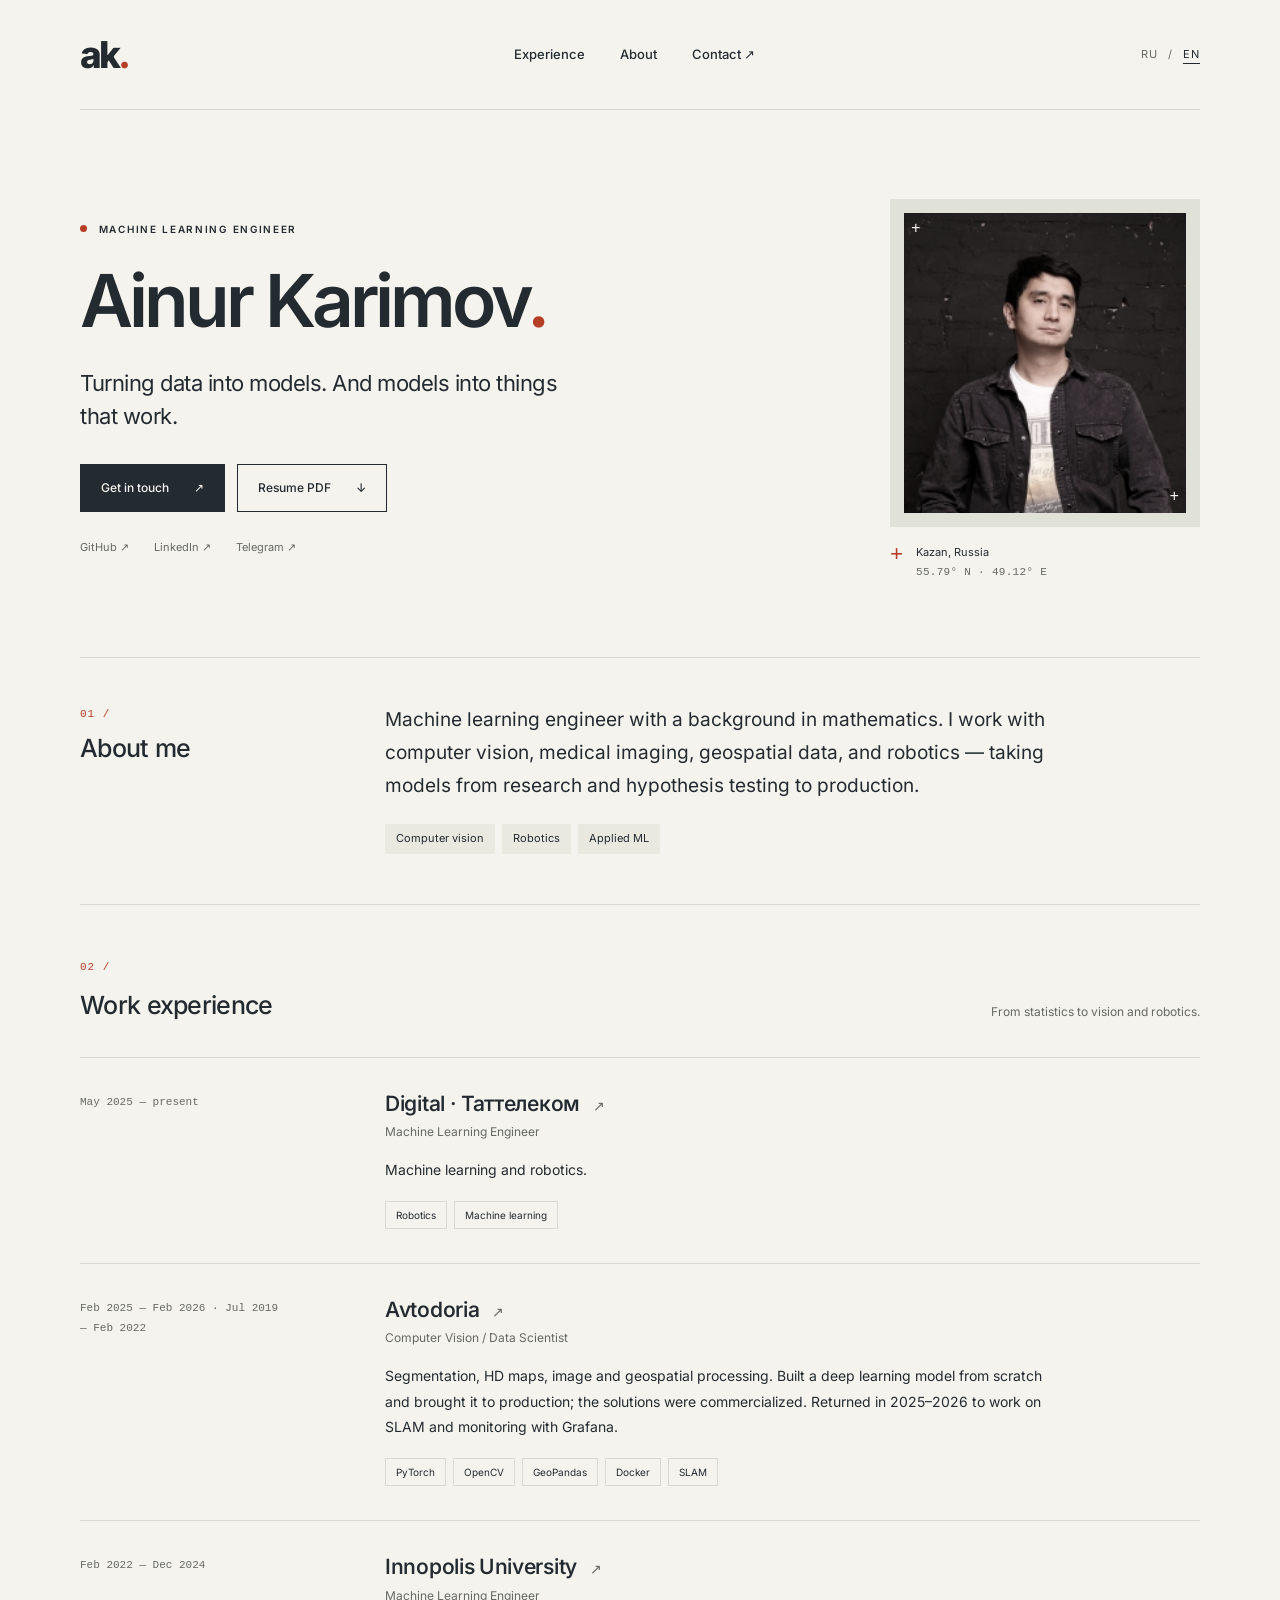
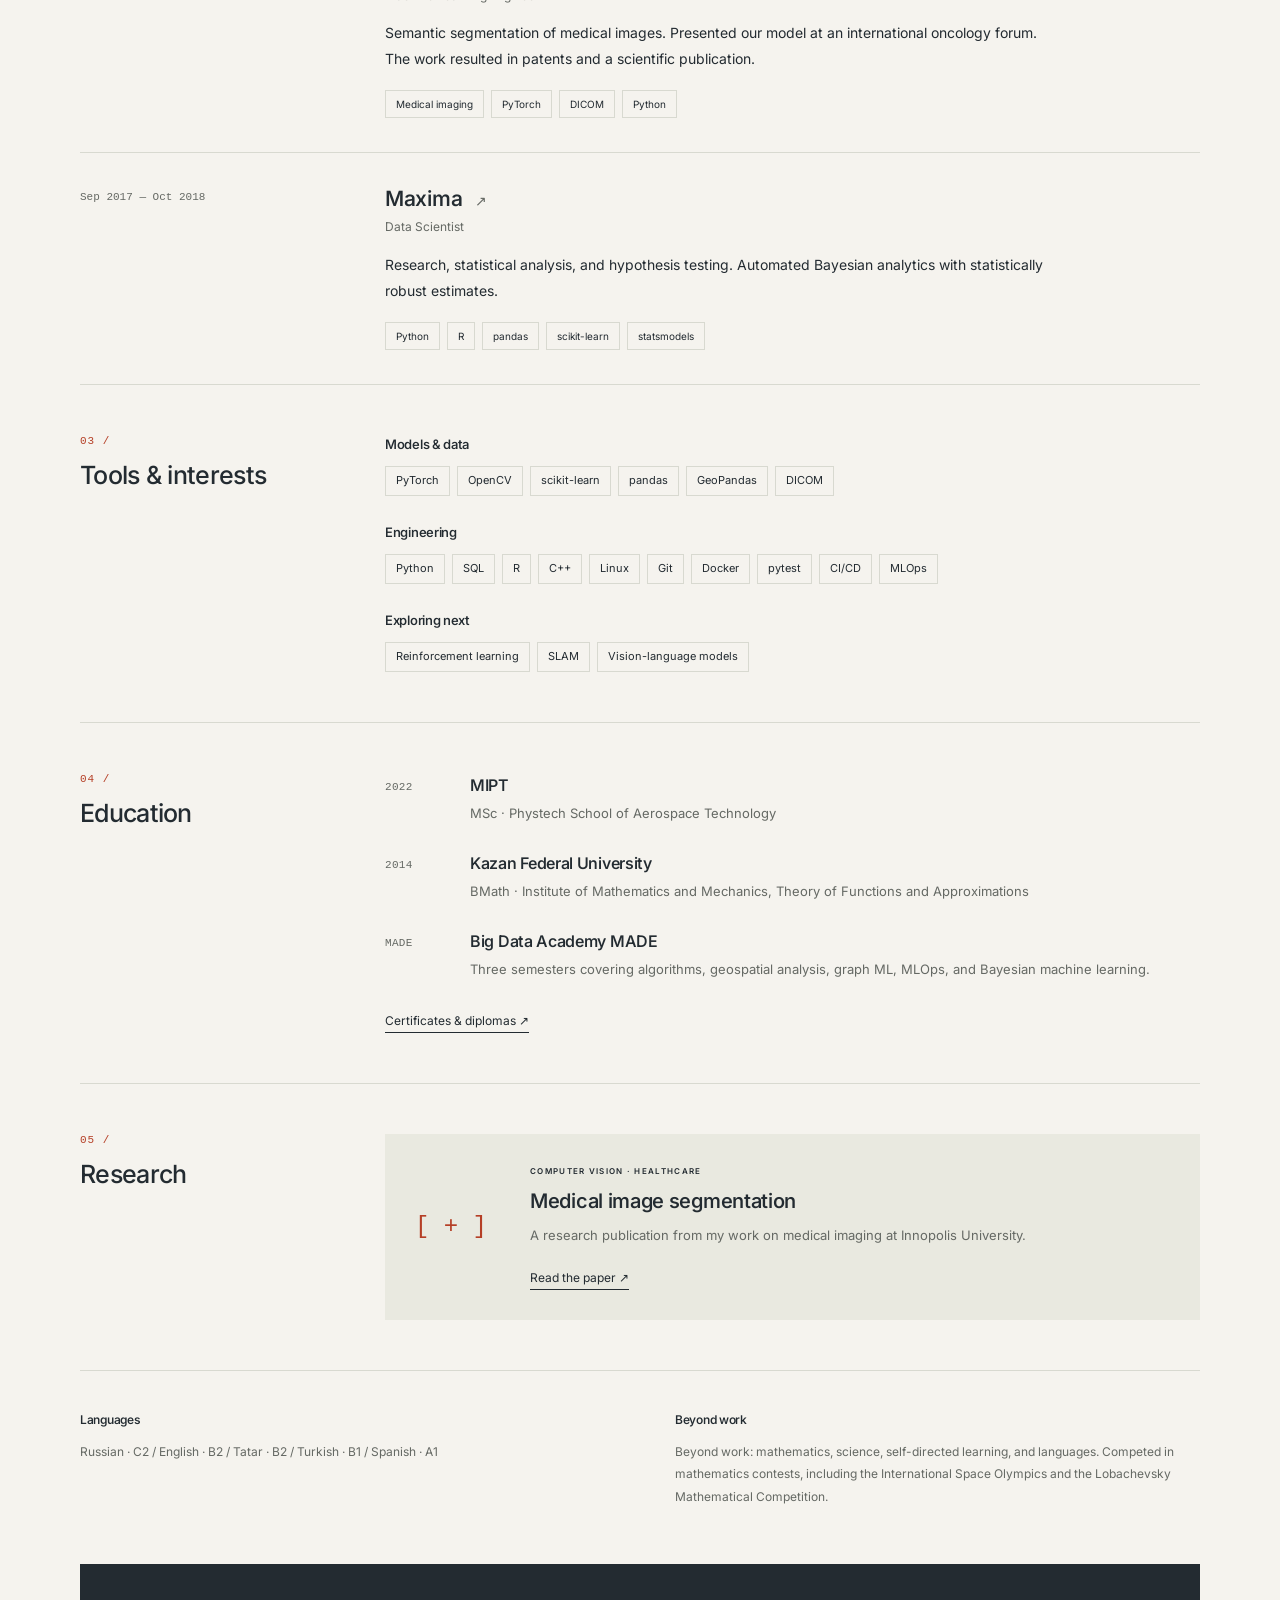
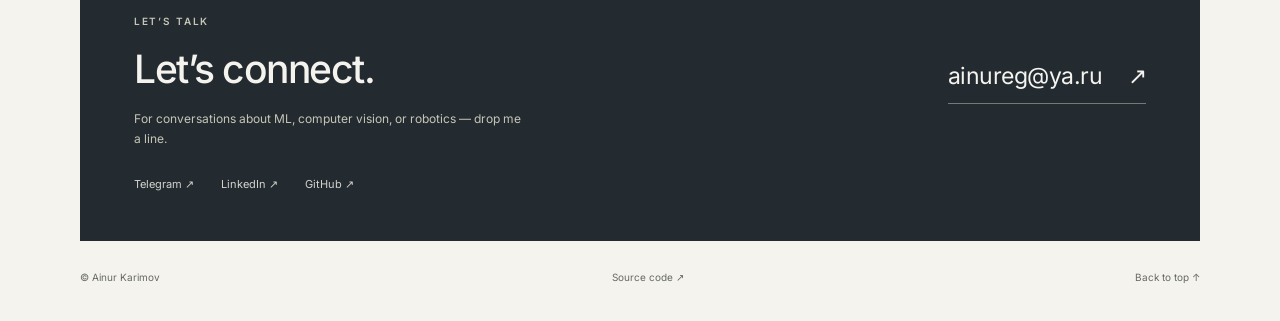
==== en/index.html @ de77611e "Add bilingual resume website and GitHub Pages deployment" ====
<!doctype html>
<html lang="en">
<head>
  <meta charset="utf-8">
  <meta name="viewport" content="width=device-width, initial-scale=1">
  <title>Ainur Karimov — Machine Learning Engineer</title>
  <meta name="description" content="Machine learning engineer with a background in mathematics. I work with computer vision, medical imaging, geospatial data, and robotics — taking models from research and hypothesis testing to production.">
  <meta name="theme-color" content="#f5f3ee">
  <meta property="og:type" content="profile">
  <meta property="og:title" content="Ainur Karimov — Machine Learning Engineer">
  <meta property="og:description" content="Turning data into models. And models into things that work.">
  <meta property="og:image" content="https://ainureg.github.io/cv/assets/portrait.jpeg">
  <link rel="icon" href="../assets/favicon.svg" type="image/svg+xml">
  <link rel="alternate" hreflang="ru" href="https://ainureg.github.io/cv/">
  <link rel="alternate" hreflang="en" href="https://ainureg.github.io/cv/en/">
  <link rel="stylesheet" href="../styles.css">
</head>
<body id="top">
  <a class="skip-link" href="#main">About me ↓</a>
  <header class="header wrap">
    <a href="../" class="wordmark" aria-label="Ainur Karimov">ak<span>.</span></a>
    <nav aria-label="About me"><a href="#experience">Experience</a><a href="#about">About</a><a href="#contact">Contact <span aria-hidden="true">↗︎</span></a></nav>
    <div class="language"><a href="../" lang="ru" >RU</a><span>/</span><a href="../en/" lang="en" aria-current="page">EN</a></div>
  </header>
  <main id="main" class="wrap">
    <section class="hero" aria-labelledby="hero-title">
      <div class="hero-main"><p class="eyebrow"><span class="dot"></span> MACHINE LEARNING ENGINEER</p>
        <h1 id="hero-title">Ainur Karimov<span class="accent">.</span></h1>
        <p class="intro">Turning data into models. And models into things that work.</p>
        <div class="hero-actions"><a class="button primary" href="mailto:ainureg@ya.ru">Get in touch <span aria-hidden="true">↗︎</span></a><a class="button secondary" href="../assets/ainur-karimov-cv.pdf" download>Resume PDF <span aria-hidden="true">↓</span></a></div>
        <div class="hero-links"><a href="https://github.com/ainureg" target="_blank" rel="noopener noreferrer">GitHub ↗︎</a><a href="https://www.linkedin.com/in/ainurkarimov" target="_blank" rel="noopener noreferrer">LinkedIn ↗︎</a><a href="https://t.me/ainureg" target="_blank" rel="noopener noreferrer">Telegram ↗︎</a></div>
      </div>
      <figure class="portrait"><div class="portrait-image"><img src="../assets/portrait.jpeg" alt="Ainur Karimov" width="240" height="229" fetchpriority="high"></div><figcaption><span class="small-cross" aria-hidden="true">+</span><span>Kazan, Russia</span><span class="mono">55.79° N · 49.12° E</span></figcaption></figure>
    </section>
    <section class="about section-row" id="about"><div class="section-label"><span class="section-number">01 /</span><h2>About me</h2></div><div><p class="about-text">Machine learning engineer with a background in mathematics. I work with computer vision, medical imaging, geospatial data, and robotics — taking models from research and hypothesis testing to production.</p><div class="tags focus-tags"><span class="tag">Computer vision</span><span class="tag">Robotics</span><span class="tag">Applied ML</span></div></div></section>
    <section class="experience" id="experience"><div class="section-heading"><div><span class="section-number">02 /</span><h2>Work experience</h2></div><p>From statistics to vision and robotics.</p></div><div class="jobs"><article class="job">
      <div class="job-date">May 2025 — present</div>
      <div class="job-body"><h3><a href="https://tattelecom.digital/" target="_blank" rel="noopener noreferrer">Digital · Таттелеком <span aria-hidden="true">↗︎</span></a></h3>
      <p class="role">Machine Learning Engineer</p><p class="job-text">Machine learning and robotics.</p>
      <div class="tags"><span class="tag">Robotics</span><span class="tag">Machine learning</span></div></div></article><article class="job">
      <div class="job-date">Feb 2025 — Feb 2026 · Jul 2019 — Feb 2022</div>
      <div class="job-body"><h3><a href="https://avtodoria.ru/" target="_blank" rel="noopener noreferrer">Avtodoria <span aria-hidden="true">↗︎</span></a></h3>
      <p class="role">Computer Vision / Data Scientist</p><p class="job-text">Segmentation, HD maps, image and geospatial processing. Built a deep learning model from scratch and brought it to production; the solutions were commercialized. Returned in 2025–2026 to work on SLAM and monitoring with Grafana.</p>
      <div class="tags"><span class="tag">PyTorch</span><span class="tag">OpenCV</span><span class="tag">GeoPandas</span><span class="tag">Docker</span><span class="tag">SLAM</span></div></div></article><article class="job">
      <div class="job-date">Feb 2022 — Dec 2024</div>
      <div class="job-body"><h3><a href="https://innopolis.university/en/" target="_blank" rel="noopener noreferrer">Innopolis University <span aria-hidden="true">↗︎</span></a></h3>
      <p class="role">Machine Learning Engineer</p><p class="job-text">Semantic segmentation of medical images. Presented our model at an international oncology forum. The work resulted in patents and a scientific publication.</p>
      <div class="tags"><span class="tag">Medical imaging</span><span class="tag">PyTorch</span><span class="tag">DICOM</span><span class="tag">Python</span></div></div></article><article class="job">
      <div class="job-date">Sep 2017 — Oct 2018</div>
      <div class="job-body"><h3><a href="http://maxima.life/" target="_blank" rel="noopener noreferrer">Maxima <span aria-hidden="true">↗︎</span></a></h3>
      <p class="role">Data Scientist</p><p class="job-text">Research, statistical analysis, and hypothesis testing. Automated Bayesian analytics with statistically robust estimates.</p>
      <div class="tags"><span class="tag">Python</span><span class="tag">R</span><span class="tag">pandas</span><span class="tag">scikit-learn</span><span class="tag">statsmodels</span></div></div></article></div></section>
    <section class="section-row skills"><div class="section-label"><span class="section-number">03 /</span><h2>Tools &amp; interests</h2></div><div><div class="skill-group"><h3>Models &amp; data</h3><div class="tags"><span class="tag">PyTorch</span><span class="tag">OpenCV</span><span class="tag">scikit-learn</span><span class="tag">pandas</span><span class="tag">GeoPandas</span><span class="tag">DICOM</span></div></div><div class="skill-group"><h3>Engineering</h3><div class="tags"><span class="tag">Python</span><span class="tag">SQL</span><span class="tag">R</span><span class="tag">C++</span><span class="tag">Linux</span><span class="tag">Git</span><span class="tag">Docker</span><span class="tag">pytest</span><span class="tag">CI/CD</span><span class="tag">MLOps</span></div></div><div class="skill-group"><h3>Exploring next</h3><div class="tags"><span class="tag">Reinforcement learning</span><span class="tag">SLAM</span><span class="tag">Vision-language models</span></div></div></div></section>
    <section class="section-row education"><div class="section-label"><span class="section-number">04 /</span><h2>Education</h2></div><div><article class="education-item"><span class="mono">2022</span><div><h3>MIPT</h3><p>MSc · Phystech School of Aerospace Technology</p></div></article><article class="education-item"><span class="mono">2014</span><div><h3>Kazan Federal University</h3><p>BMath · Institute of Mathematics and Mechanics, Theory of Functions and Approximations</p></div></article><article class="education-item"><span class="mono">MADE</span><div><h3>Big Data Academy MADE</h3><p>Three semesters covering algorithms, geospatial analysis, graph ML, MLOps, and Bayesian machine learning.</p></div></article><a class="text-link" href="https://yadi.sk/d/aSyzcZ44-_l-8w?w=1" target="_blank" rel="noopener noreferrer">Certificates &amp; diplomas ↗︎</a></div></section>
    <section class="section-row research"><div class="section-label"><span class="section-number">05 /</span><h2>Research</h2></div><a class="research-card" href="https://www.mdpi.com/2077-0383/15/9/3370" target="_blank" rel="noopener noreferrer"><div class="research-symbol" aria-hidden="true">[ + ]</div><div><p class="eyebrow">COMPUTER VISION · HEALTHCARE</p><h3>Medical image segmentation</h3><p>A research publication from my work on medical imaging at Innopolis University.</p><span class="text-link">Read the paper ↗︎</span></div></a></section>
    <section class="personal"><div><h3>Languages</h3><p>Russian · C2 / English · B2 / Tatar · B2 / Turkish · B1 / Spanish · A1</p></div><div><h3>Beyond work</h3><p>Beyond work: mathematics, science, self-directed learning, and languages. Competed in mathematics contests, including the International Space Olympics and the Lobachevsky Mathematical Competition.</p></div></section>
    <section class="contact" id="contact"><div><p class="eyebrow">LET’S TALK</p><h2>Let’s connect.</h2><p>For conversations about ML, computer vision, or robotics — drop me a line.</p></div><a class="contact-email" href="mailto:ainureg@ya.ru">ainureg@ya.ru <span aria-hidden="true">↗︎</span></a><div class="contact-socials"><a href="https://t.me/ainureg" target="_blank" rel="noopener noreferrer">Telegram ↗︎</a><a href="https://www.linkedin.com/in/ainurkarimov" target="_blank" rel="noopener noreferrer">LinkedIn ↗︎</a><a href="https://github.com/ainureg" target="_blank" rel="noopener noreferrer">GitHub ↗︎</a></div></section>
  </main>
  <footer class="footer wrap"><span>© Ainur Karimov</span><a href="https://github.com/ainureg/cv" target="_blank" rel="noopener noreferrer">Source code ↗︎</a><a href="#top">Back to top ↑</a></footer>
</body>
</html>
---- styles.css ----
@font-face{font-family:Inter;src:url('./assets/inter-latin.woff2') format('woff2');font-style:normal;font-weight:100 900;font-display:swap;unicode-range:U+0000-00FF,U+0131,U+0152-0153,U+02BB-02BC,U+02C6,U+02DA,U+02DC,U+0304,U+0308,U+0329,U+2000-206F,U+20AC,U+2122,U+2191,U+2193,U+2212,U+2215,U+FEFF,U+FFFD}
@font-face{font-family:Inter;src:url('./assets/inter-cyrillic.woff2') format('woff2');font-style:normal;font-weight:100 900;font-display:swap;unicode-range:U+0301,U+0400-045F,U+0490-0491,U+04B0-04B1,U+2116}
:root{--paper:#f5f3ee;--ink:#232b31;--muted:#656964;--line:#d8d9d0;--accent:#b53f26;--panel:#e9e9e0}*{box-sizing:border-box}html{scroll-behavior:smooth;scroll-padding-top:30px}body{margin:0;background:var(--paper);color:var(--ink);font-family:Inter,Arial,sans-serif;font-size:15px;line-height:1.7;-webkit-font-smoothing:antialiased}a{color:inherit;text-decoration:none}a:focus-visible{outline:2px solid var(--accent);outline-offset:6px}a:hover{color:var(--accent)}::selection{background:#e5c7ad}.wrap{width:min(1120px,calc(100% - 100px));margin-inline:auto}.header{height:110px;display:flex;align-items:center;justify-content:space-between;border-bottom:1px solid var(--line)}.wordmark{font-size:37px;font-weight:800;letter-spacing:-3px;line-height:1}.wordmark span{color:var(--accent)}nav{display:flex;gap:35px;font-size:13px;font-weight:500}.language{display:flex;gap:10px;font-size:11px;letter-spacing:1px;color:var(--muted)}.language [aria-current]{color:var(--ink);border-bottom:1px solid var(--ink)}.hero{display:grid;grid-template-columns:1fr 310px;gap:90px;padding:84px 0 74px;align-items:center}.eyebrow{font-size:10px;font-weight:600;letter-spacing:1.7px;line-height:1.8;margin:0 0 25px}.dot{display:inline-block;background:var(--accent);width:7px;height:7px;border-radius:50%;margin-right:7px;vertical-align:1px}h1{font-size:clamp(48px,5.7vw,78px);line-height:1.05;font-weight:600;letter-spacing:-4px;max-width:620px;margin:0 0 28px}.accent{color:var(--accent)}.intro{font-size:22px;line-height:1.5;letter-spacing:-.5px;max-width:510px;margin:0 0 31px}.hero-actions{display:flex;gap:12px}.button{display:inline-flex;align-items:center;justify-content:space-between;gap:25px;min-height:48px;padding:10px 20px;font-size:12px;font-weight:500;border:1px solid var(--ink)}.primary{background:var(--ink);color:var(--paper)}.primary:hover{background:var(--accent);border-color:var(--accent);color:white}.secondary:hover{border-color:var(--accent)}.hero-links{display:flex;gap:25px;margin-top:26px;font-size:11px;color:var(--muted)}figure{margin:0}.portrait{position:relative;margin-top:5px}.portrait-image{padding:14px;background:#e0e1d7;position:relative}.portrait-image:before,.portrait-image:after{content:'+';position:absolute;color:var(--paper);font:16px monospace;z-index:1}.portrait-image:before{top:21px;left:21px}.portrait-image:after{right:21px;bottom:21px}.portrait img{width:100%;height:300px;display:block;object-fit:cover;object-position:center;filter:saturate(.55)}figcaption{display:grid;grid-template-columns:18px 1fr;gap:0 8px;font-size:11px;padding-top:16px;line-height:1.8}.small-cross{grid-row:span 2;font:22px monospace;color:var(--accent)}.mono{font-family:'Courier New',monospace;font-size:11px;letter-spacing:.3px;color:var(--muted)}.section-row{display:grid;grid-template-columns:250px 1fr;gap:55px;padding:50px 0;border-top:1px solid var(--line)}.section-label{display:flex;flex-direction:column;align-items:flex-start;gap:12px}.section-number{font:11px 'Courier New',monospace;letter-spacing:1px;color:var(--accent)}h2{font-size:25px;letter-spacing:-.7px;font-weight:500;line-height:1.3;margin:0}h3{font-weight:550;font-size:18px;line-height:1.5;letter-spacing:-.3px;margin:0}.about-text{font-size:19px;line-height:1.75;margin:-5px 0 22px;max-width:700px}.tags{display:flex;flex-wrap:wrap;gap:7px}.tag{font-size:10px;line-height:1.6;border:1px solid var(--line);padding:5px 10px}.focus-tags .tag{background:var(--panel);border-color:var(--panel);font-size:11px}.section-heading{display:flex;align-items:flex-end;justify-content:space-between;gap:20px;padding:47px 0 35px;border-top:1px solid var(--line)}.section-heading h2{margin-top:12px}.section-heading p{color:var(--muted);font-size:12px;margin:0}.job{display:grid;grid-template-columns:250px 1fr;gap:55px;padding:30px 0 34px;border-top:1px solid var(--line)}.job-date{font-family:'Courier New',monospace;font-size:11px;line-height:1.8;color:var(--muted);padding-top:5px;max-width:210px}.job h3{font-size:21px}.job h3 span{font-size:14px;color:var(--muted);margin-left:8px}.role{font-size:12px;color:var(--muted);margin:3px 0 14px}.job-text{font-size:14px;line-height:1.85;margin:0 0 18px;max-width:680px}.skill-group+.skill-group{margin-top:27px}.skill-group h3{font-size:13px;margin-bottom:12px}.skill-group .tag{font-size:11px}.education-item{display:grid;grid-template-columns:65px 1fr;gap:20px;margin-bottom:27px}.education-item .mono{padding-top:5px}.education-item h3{font-size:16px}.education-item p{font-size:13px;color:var(--muted);margin:5px 0 0}.text-link{font-size:12px;border-bottom:1px solid var(--ink);padding-bottom:4px}.research-card{display:grid;grid-template-columns:90px 1fr;gap:25px;background:var(--panel);padding:30px}.research-card:hover{color:inherit;outline:1px solid var(--muted)}.research-symbol{font:24px 'Courier New',monospace;color:var(--accent);align-self:center;white-space:nowrap}.research-card .eyebrow{font-size:8px;letter-spacing:1.3px;margin-bottom:8px}.research-card h3{font-size:20px}.research-card p:not(.eyebrow){font-size:13px;color:var(--muted);margin:8px 0 18px}.personal{border-top:1px solid var(--line);display:grid;grid-template-columns:1fr 1fr;gap:70px;padding:40px 0 55px}.personal h3{font-size:12px}.personal p{font-size:12px;color:var(--muted);line-height:1.9;margin-bottom:0}.contact{background:var(--ink);color:var(--paper);padding:48px 54px;display:grid;grid-template-columns:1fr auto;align-items:center;gap:25px 45px}.contact .eyebrow{color:#c6c6b7;margin-bottom:14px}.contact h2{font-size:39px;letter-spacing:-1.5px}.contact p:not(.eyebrow){font-size:12px;color:#c6c6b7;max-width:390px;margin:14px 0 0}.contact-email{font-size:23px;letter-spacing:-.5px;border-bottom:1px solid #747a7a;padding-bottom:7px}.contact-email:hover{color:#f3ba9d}.contact-email span{margin-left:20px}.contact-socials{grid-column:1 / -1;display:flex;gap:27px;font-size:11px;color:#d3d4cb}.footer{display:flex;justify-content:space-between;padding-block:28px 35px;font-size:10px;color:var(--muted)}.skip-link{position:absolute;top:-100px;left:20px;padding:10px;background:var(--ink);color:white;z-index:2}.skip-link:focus{top:10px}
@media(min-width:1200px){h1{max-width:550px}}
@media(max-width:950px){.wrap{width:calc(100% - 60px)}.hero{grid-template-columns:1fr 250px;gap:40px;padding:60px 0}h1{font-size:58px;letter-spacing:-3px}.intro{font-size:19px}.portrait img{height:270px}.section-row,.job{grid-template-columns:200px 1fr;gap:35px}.contact{padding:35px;grid-template-columns:1fr}.contact-email{justify-self:start}.contact-socials{grid-column:auto}.research-card{grid-template-columns:1fr}.research-symbol{display:none}.section-heading p{max-width:200px;text-align:right}}
@media(max-width:640px){.wrap{width:calc(100% - 40px)}.header{height:80px}nav{gap:16px;font-size:11px}nav a:nth-child(2){display:none}.wordmark{font-size:31px}.language{font-size:10px;gap:6px}.hero{grid-template-columns:1fr;gap:35px;padding:45px 0}.hero-main .eyebrow{font-size:9px}h1{font-size:58px;max-width:370px}.intro{font-size:20px}.hero-actions{gap:8px}.button{font-size:11px;padding:10px 15px;gap:17px}.portrait{display:grid;grid-template-columns:120px 1fr;align-items:end;gap:20px}.portrait-image{padding:6px}.portrait img{height:120px}.portrait-image:before,.portrait-image:after{display:none}figcaption{padding-bottom:8px}.section-row{grid-template-columns:1fr;gap:27px;padding:35px 0}.section-label{flex-direction:row;align-items:baseline;gap:12px}h2{font-size:23px}.about-text{font-size:17px}.section-heading{padding-top:35px;display:block}.section-heading p{text-align:left;margin-top:14px;max-width:none}.job{grid-template-columns:1fr;gap:10px;padding:24px 0}.job-date{max-width:none}.job h3{font-size:20px}.job-text{font-size:13px}.education-item{grid-template-columns:50px 1fr;gap:15px}.research-card{padding:24px}.personal{grid-template-columns:1fr;gap:24px;padding:30px 0 35px}.contact{padding:30px 24px;gap:24px}.contact h2{font-size:34px}.contact-email{font-size:21px}.footer{flex-wrap:wrap;gap:12px;font-size:9px}.hero-links{gap:22px}}
@media(prefers-reduced-motion:reduce){html{scroll-behavior:auto}}
@media print{body{background:white;font-size:11px}.wrap{width:100%}.header,.hero-actions,.hero-links,.language,.footer,.contact,.skip-link{display:none}.hero{padding:10px 0 25px;grid-template-columns:1fr 160px;gap:25px}h1{font-size:40px}.intro{font-size:16px}.portrait img{height:150px}.section-row,.job{grid-template-columns:160px 1fr;gap:20px;padding:20px 0}.section-heading{padding:20px 0}.section-heading p{display:none}.about-text{font-size:13px}.job{break-inside:avoid}.job-text{font-size:11px}.research-card{padding:15px}.personal{padding:20px 0}h2{font-size:20px}.tag{font-size:9px;padding:2px 6px}}
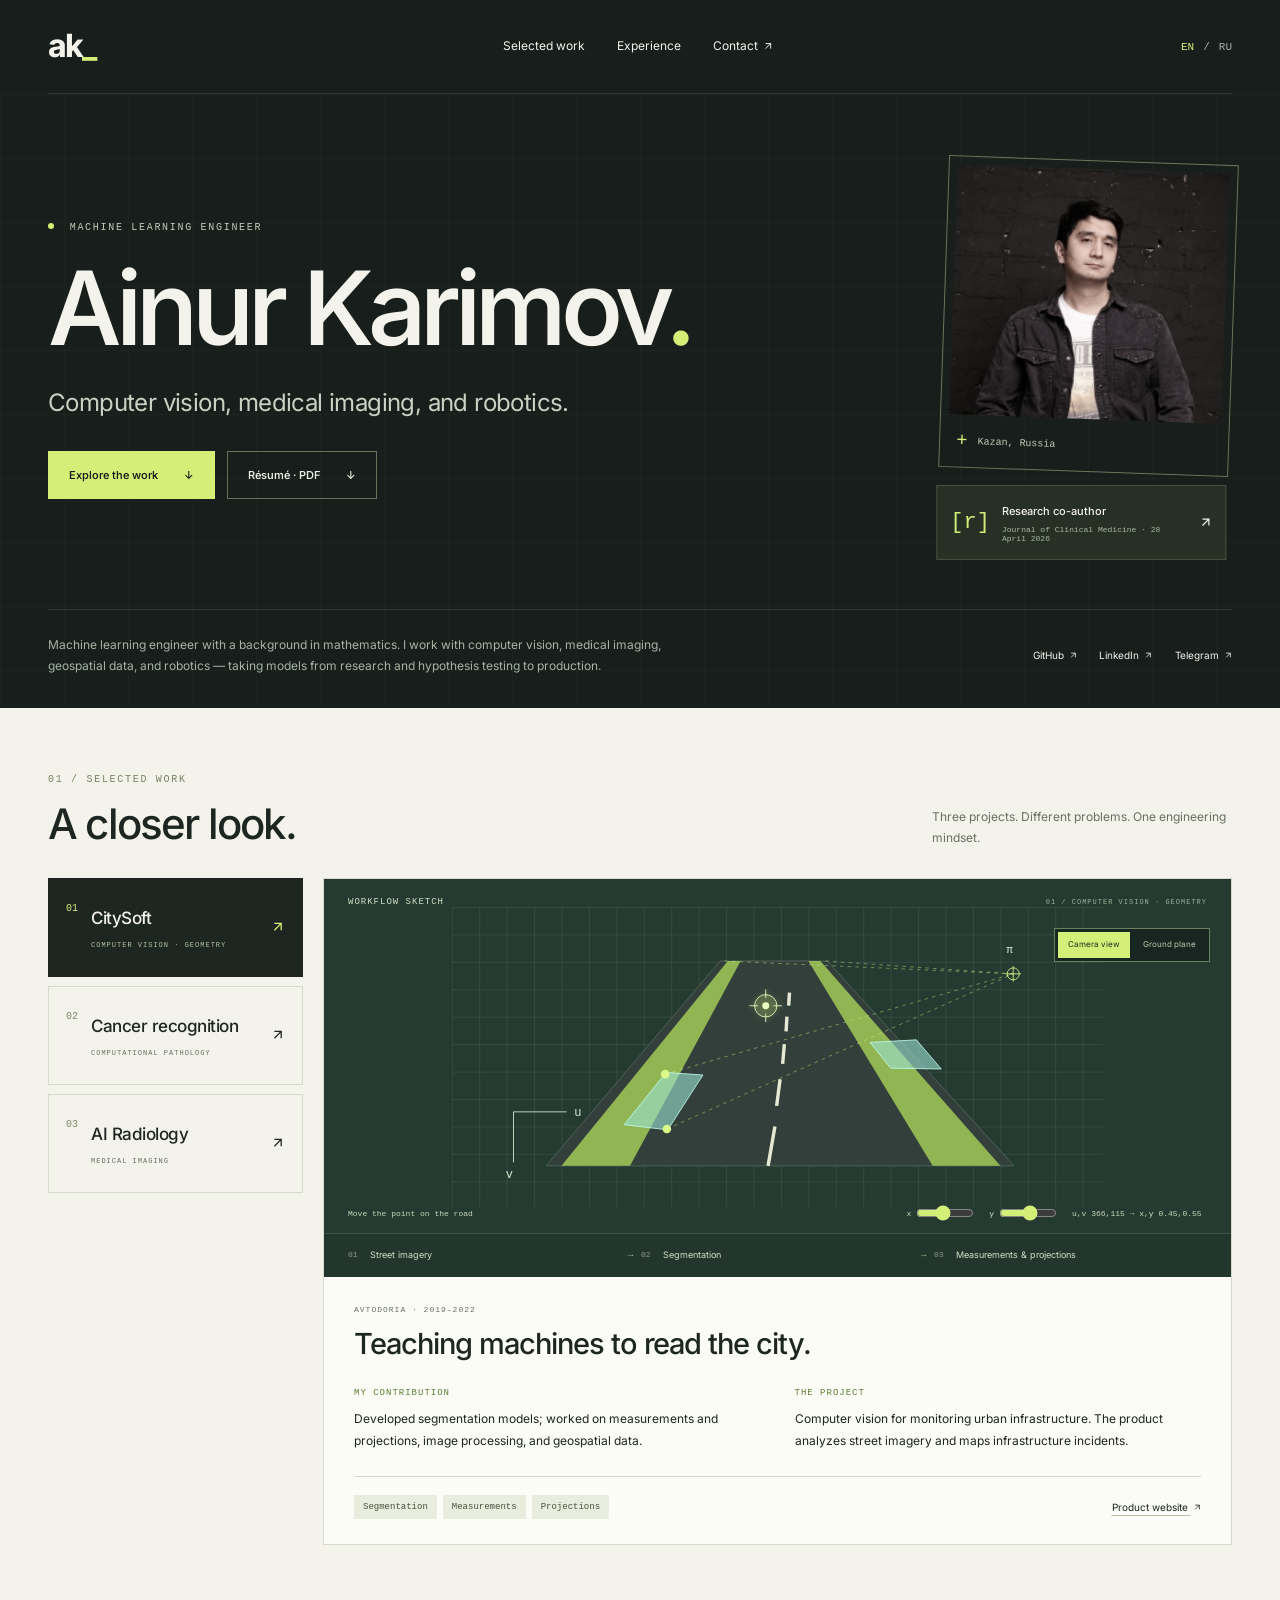
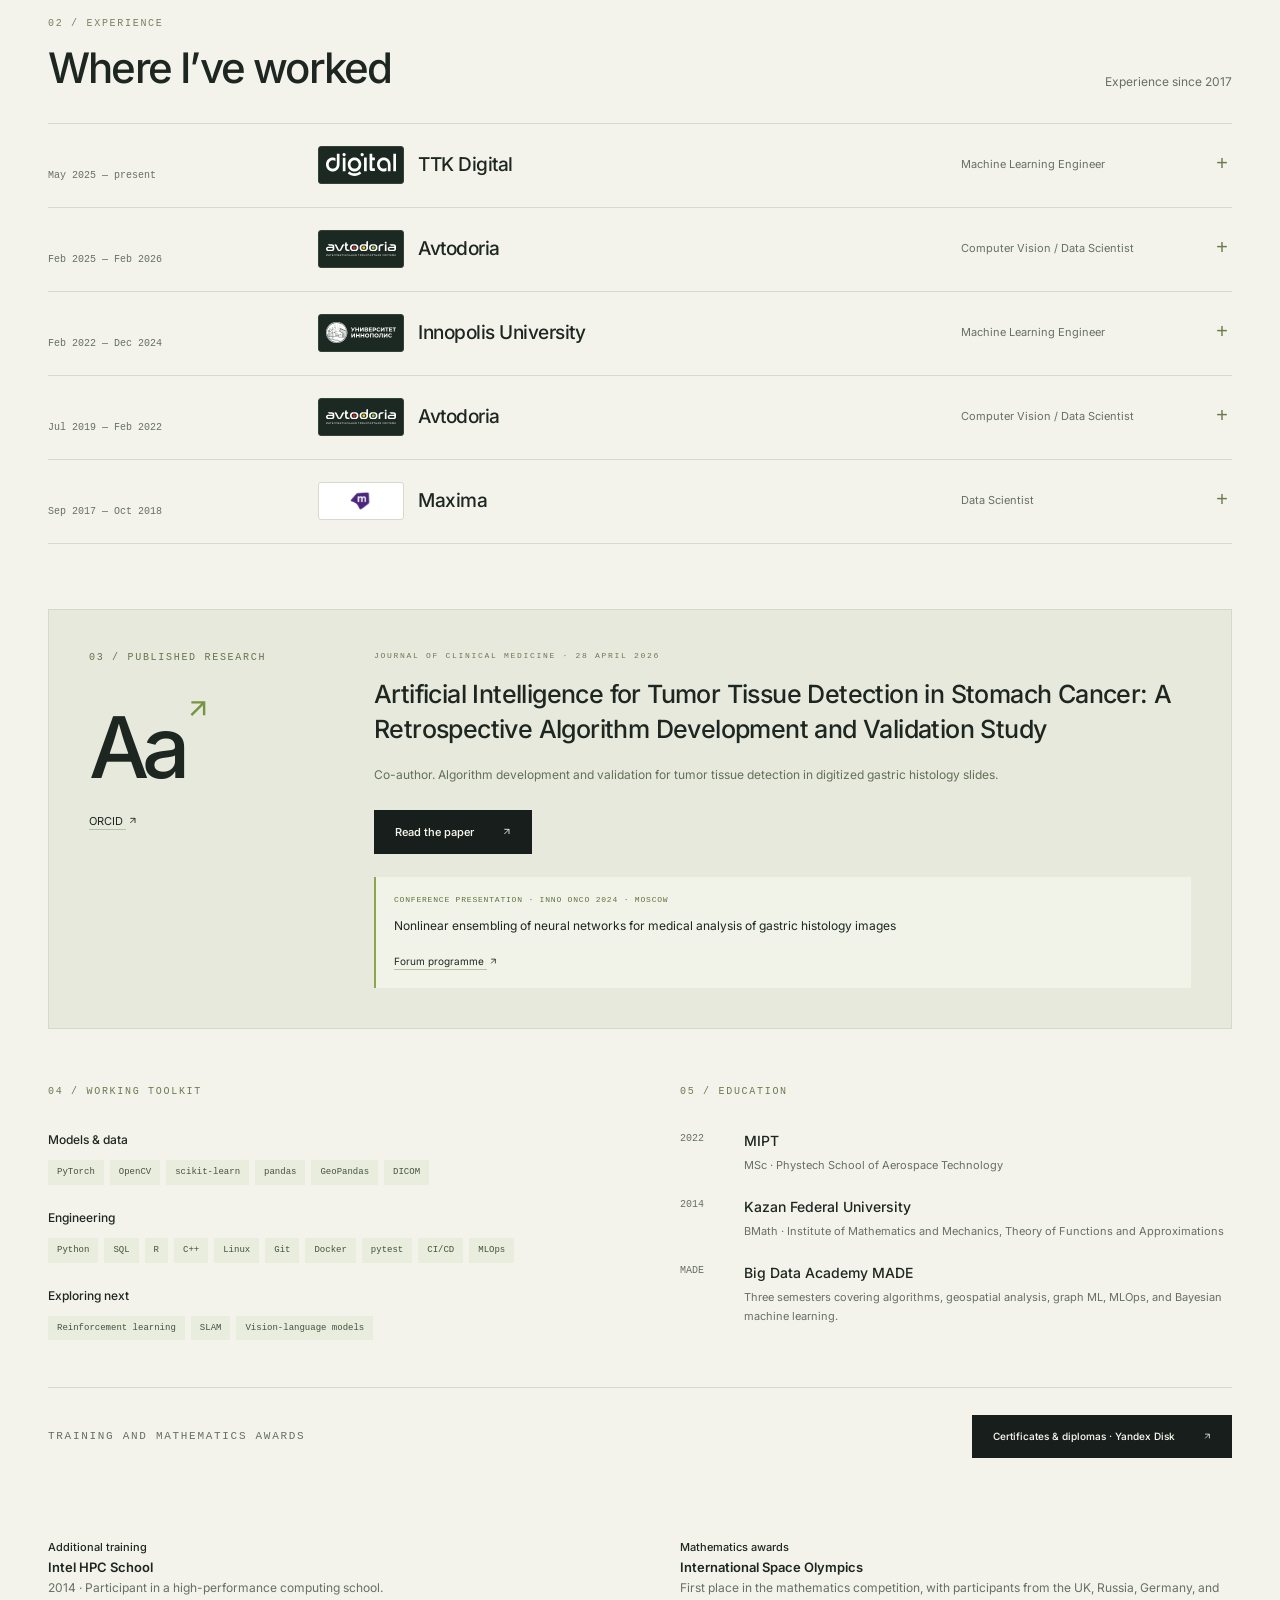
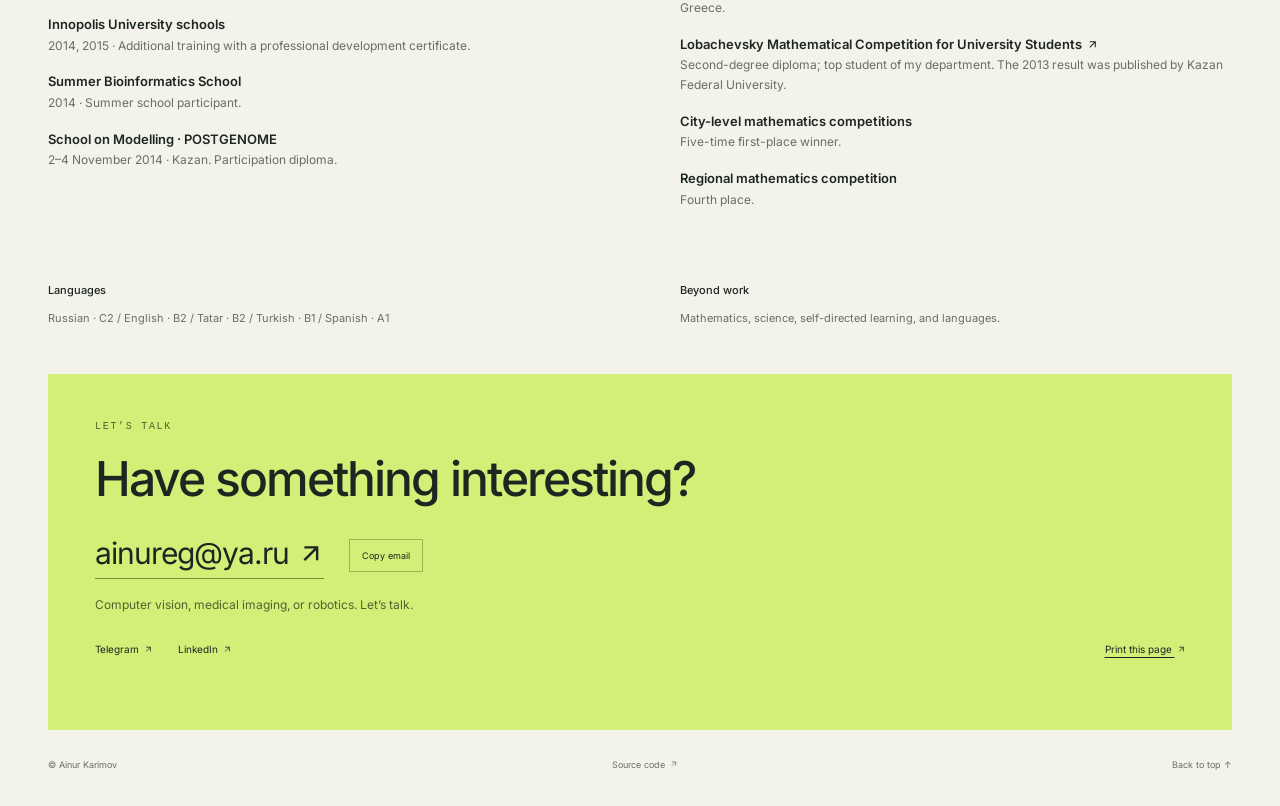
==== commit 7866af45: "Publish resume from d42f089e06e77a5aed71e868e08172740fb66063" ====
--- a/en/index.html
+++ b/en/index.html
@@ -1,61 +1,74 @@
 <!doctype html>
 <html lang="en">
 <head>
-  <meta charset="utf-8">
-  <meta name="viewport" content="width=device-width, initial-scale=1">
-  <title>Ainur Karimov — Machine Learning Engineer</title>
-  <meta name="description" content="Machine learning engineer with a background in mathematics. I work with computer vision, medical imaging, geospatial data, and robotics — taking models from research and hypothesis testing to production.">
-  <meta name="theme-color" content="#f5f3ee">
-  <meta property="og:type" content="profile">
-  <meta property="og:title" content="Ainur Karimov — Machine Learning Engineer">
-  <meta property="og:description" content="Turning data into models. And models into things that work.">
-  <meta property="og:image" content="https://ainureg.github.io/cv/assets/portrait.jpeg">
-  <link rel="icon" href="../assets/favicon.svg" type="image/svg+xml">
-  <link rel="alternate" hreflang="ru" href="https://ainureg.github.io/cv/">
-  <link rel="alternate" hreflang="en" href="https://ainureg.github.io/cv/en/">
-  <link rel="stylesheet" href="../styles.css">
+  <meta charset="utf-8"><meta name="viewport" content="width=device-width, initial-scale=1">
+  <title>Ainur Karimov — Machine Learning Engineer</title><meta name="description" content="Machine learning engineer with a background in mathematics. I work with computer vision, medical imaging, geospatial data, and robotics — taking models from research and hypothesis testing to production."><meta name="theme-color" content="#171e1b">
+  <meta property="og:type" content="profile"><meta property="og:title" content="Ainur Karimov — Machine Learning Engineer"><meta property="og:description" content="Computer vision, medical imaging, and robotics."><meta property="og:image" content="https://ainureg.github.io/cv/assets/portrait.jpeg">
+  <link rel="icon" href="../assets/favicon.svg" type="image/svg+xml"><link rel="canonical" href="https://ainureg.github.io/cv/">
+  <link rel="alternate" hreflang="x-default" href="https://ainureg.github.io/cv/"><link rel="alternate" hreflang="en" href="https://ainureg.github.io/cv/"><link rel="alternate" hreflang="ru" href="https://ainureg.github.io/cv/ru/">
+  <link rel="stylesheet" href="../styles.css"><script src="../app.js" defer></script>
 </head>
 <body id="top">
-  <a class="skip-link" href="#main">About me ↓</a>
-  <header class="header wrap">
-    <a href="../" class="wordmark" aria-label="Ainur Karimov">ak<span>.</span></a>
-    <nav aria-label="About me"><a href="#experience">Experience</a><a href="#about">About</a><a href="#contact">Contact <span aria-hidden="true">↗︎</span></a></nav>
-    <div class="language"><a href="../" lang="ru" >RU</a><span>/</span><a href="../en/" lang="en" aria-current="page">EN</a></div>
-  </header>
-  <main id="main" class="wrap">
-    <section class="hero" aria-labelledby="hero-title">
-      <div class="hero-main"><p class="eyebrow"><span class="dot"></span> MACHINE LEARNING ENGINEER</p>
-        <h1 id="hero-title">Ainur Karimov<span class="accent">.</span></h1>
-        <p class="intro">Turning data into models. And models into things that work.</p>
-        <div class="hero-actions"><a class="button primary" href="mailto:ainureg@ya.ru">Get in touch <span aria-hidden="true">↗︎</span></a><a class="button secondary" href="../assets/ainur-karimov-cv.pdf" download>Resume PDF <span aria-hidden="true">↓</span></a></div>
-        <div class="hero-links"><a href="https://github.com/ainureg" target="_blank" rel="noopener noreferrer">GitHub ↗︎</a><a href="https://www.linkedin.com/in/ainurkarimov" target="_blank" rel="noopener noreferrer">LinkedIn ↗︎</a><a href="https://t.me/ainureg" target="_blank" rel="noopener noreferrer">Telegram ↗︎</a></div>
-      </div>
-      <figure class="portrait"><div class="portrait-image"><img src="../assets/portrait.jpeg" alt="Ainur Karimov" width="240" height="229" fetchpriority="high"></div><figcaption><span class="small-cross" aria-hidden="true">+</span><span>Kazan, Russia</span><span class="mono">55.79° N · 49.12° E</span></figcaption></figure>
-    </section>
-    <section class="about section-row" id="about"><div class="section-label"><span class="section-number">01 /</span><h2>About me</h2></div><div><p class="about-text">Machine learning engineer with a background in mathematics. I work with computer vision, medical imaging, geospatial data, and robotics — taking models from research and hypothesis testing to production.</p><div class="tags focus-tags"><span class="tag">Computer vision</span><span class="tag">Robotics</span><span class="tag">Applied ML</span></div></div></section>
-    <section class="experience" id="experience"><div class="section-heading"><div><span class="section-number">02 /</span><h2>Work experience</h2></div><p>From statistics to vision and robotics.</p></div><div class="jobs"><article class="job">
-      <div class="job-date">May 2025 — present</div>
-      <div class="job-body"><h3><a href="https://tattelecom.digital/" target="_blank" rel="noopener noreferrer">Digital · Таттелеком <span aria-hidden="true">↗︎</span></a></h3>
-      <p class="role">Machine Learning Engineer</p><p class="job-text">Machine learning and robotics.</p>
-      <div class="tags"><span class="tag">Robotics</span><span class="tag">Machine learning</span></div></div></article><article class="job">
-      <div class="job-date">Feb 2025 — Feb 2026 · Jul 2019 — Feb 2022</div>
-      <div class="job-body"><h3><a href="https://avtodoria.ru/" target="_blank" rel="noopener noreferrer">Avtodoria <span aria-hidden="true">↗︎</span></a></h3>
-      <p class="role">Computer Vision / Data Scientist</p><p class="job-text">Segmentation, HD maps, image and geospatial processing. Built a deep learning model from scratch and brought it to production; the solutions were commercialized. Returned in 2025–2026 to work on SLAM and monitoring with Grafana.</p>
-      <div class="tags"><span class="tag">PyTorch</span><span class="tag">OpenCV</span><span class="tag">GeoPandas</span><span class="tag">Docker</span><span class="tag">SLAM</span></div></div></article><article class="job">
-      <div class="job-date">Feb 2022 — Dec 2024</div>
-      <div class="job-body"><h3><a href="https://innopolis.university/en/" target="_blank" rel="noopener noreferrer">Innopolis University <span aria-hidden="true">↗︎</span></a></h3>
-      <p class="role">Machine Learning Engineer</p><p class="job-text">Semantic segmentation of medical images. Presented our model at an international oncology forum. The work resulted in patents and a scientific publication.</p>
-      <div class="tags"><span class="tag">Medical imaging</span><span class="tag">PyTorch</span><span class="tag">DICOM</span><span class="tag">Python</span></div></div></article><article class="job">
-      <div class="job-date">Sep 2017 — Oct 2018</div>
-      <div class="job-body"><h3><a href="http://maxima.life/" target="_blank" rel="noopener noreferrer">Maxima <span aria-hidden="true">↗︎</span></a></h3>
-      <p class="role">Data Scientist</p><p class="job-text">Research, statistical analysis, and hypothesis testing. Automated Bayesian analytics with statistically robust estimates.</p>
-      <div class="tags"><span class="tag">Python</span><span class="tag">R</span><span class="tag">pandas</span><span class="tag">scikit-learn</span><span class="tag">statsmodels</span></div></div></article></div></section>
-    <section class="section-row skills"><div class="section-label"><span class="section-number">03 /</span><h2>Tools &amp; interests</h2></div><div><div class="skill-group"><h3>Models &amp; data</h3><div class="tags"><span class="tag">PyTorch</span><span class="tag">OpenCV</span><span class="tag">scikit-learn</span><span class="tag">pandas</span><span class="tag">GeoPandas</span><span class="tag">DICOM</span></div></div><div class="skill-group"><h3>Engineering</h3><div class="tags"><span class="tag">Python</span><span class="tag">SQL</span><span class="tag">R</span><span class="tag">C++</span><span class="tag">Linux</span><span class="tag">Git</span><span class="tag">Docker</span><span class="tag">pytest</span><span class="tag">CI/CD</span><span class="tag">MLOps</span></div></div><div class="skill-group"><h3>Exploring next</h3><div class="tags"><span class="tag">Reinforcement learning</span><span class="tag">SLAM</span><span class="tag">Vision-language models</span></div></div></div></section>
-    <section class="section-row education"><div class="section-label"><span class="section-number">04 /</span><h2>Education</h2></div><div><article class="education-item"><span class="mono">2022</span><div><h3>MIPT</h3><p>MSc · Phystech School of Aerospace Technology</p></div></article><article class="education-item"><span class="mono">2014</span><div><h3>Kazan Federal University</h3><p>BMath · Institute of Mathematics and Mechanics, Theory of Functions and Approximations</p></div></article><article class="education-item"><span class="mono">MADE</span><div><h3>Big Data Academy MADE</h3><p>Three semesters covering algorithms, geospatial analysis, graph ML, MLOps, and Bayesian machine learning.</p></div></article><a class="text-link" href="https://yadi.sk/d/aSyzcZ44-_l-8w?w=1" target="_blank" rel="noopener noreferrer">Certificates &amp; diplomas ↗︎</a></div></section>
-    <section class="section-row research"><div class="section-label"><span class="section-number">05 /</span><h2>Research</h2></div><a class="research-card" href="https://www.mdpi.com/2077-0383/15/9/3370" target="_blank" rel="noopener noreferrer"><div class="research-symbol" aria-hidden="true">[ + ]</div><div><p class="eyebrow">COMPUTER VISION · HEALTHCARE</p><h3>Medical image segmentation</h3><p>A research publication from my work on medical imaging at Innopolis University.</p><span class="text-link">Read the paper ↗︎</span></div></a></section>
-    <section class="personal"><div><h3>Languages</h3><p>Russian · C2 / English · B2 / Tatar · B2 / Turkish · B1 / Spanish · A1</p></div><div><h3>Beyond work</h3><p>Beyond work: mathematics, science, self-directed learning, and languages. Competed in mathematics contests, including the International Space Olympics and the Lobachevsky Mathematical Competition.</p></div></section>
-    <section class="contact" id="contact"><div><p class="eyebrow">LET’S TALK</p><h2>Let’s connect.</h2><p>For conversations about ML, computer vision, or robotics — drop me a line.</p></div><a class="contact-email" href="mailto:ainureg@ya.ru">ainureg@ya.ru <span aria-hidden="true">↗︎</span></a><div class="contact-socials"><a href="https://t.me/ainureg" target="_blank" rel="noopener noreferrer">Telegram ↗︎</a><a href="https://www.linkedin.com/in/ainurkarimov" target="_blank" rel="noopener noreferrer">LinkedIn ↗︎</a><a href="https://github.com/ainureg" target="_blank" rel="noopener noreferrer">GitHub ↗︎</a></div></section>
+  <a class="skip-link" href="#main">Profile ↓</a>
+  <div class="header-shell">
+    <header class="header wrap"><a href="../" class="wordmark" aria-label="Ainur Karimov">ak<span>_</span></a><nav aria-label="Profile"><a href="#projects">Selected work</a><a href="#experience">Experience</a><a href="#contact">Contact <svg class="external-arrow" viewBox="0 0 16 16" aria-hidden="true" focusable="false"><path d="M4 12 12 4M4 4h8v8"/></svg></a></nav><div class="language"><a href="../" lang="en" hreflang="en" aria-current="page">EN</a><span>/</span><a href="../ru/" lang="ru" hreflang="ru">RU</a></div></header>
+  </div>
+  <main id="main">
+  <div class="hero-shell">
+      <section class="hero wrap" aria-labelledby="hero-title"><div class="hero-main"><p class="eyebrow"><span class="dot"></span> Machine Learning Engineer</p><h1 id="hero-title">Ainur Karimov<span class="accent">.</span></h1><p class="intro">Computer vision, medical imaging, and robotics.</p><div class="hero-actions"><a class="button primary" href="#projects">Explore the work <span aria-hidden="true">↓</span></a><a class="button secondary" href="../assets/ainur-karimov-cv.pdf" download>Résumé · PDF <span aria-hidden="true">↓</span></a></div></div><aside class="hero-aside"><figure class="portrait"><img src="../assets/portrait.jpeg" alt="Ainur Karimov" width="240" height="229" fetchpriority="high"><figcaption><span class="portrait-corner" aria-hidden="true">+</span><span>Kazan, Russia</span></figcaption></figure><a class="research-badge" href="#research"><span class="badge-icon" aria-hidden="true">[r]</span><span><strong>Research co-author</strong><small>Journal of Clinical Medicine · 28 April 2026</small></span><span aria-hidden="true"><svg class="external-arrow" viewBox="0 0 16 16" aria-hidden="true" focusable="false"><path d="M4 12 12 4M4 4h8v8"/></svg></span></a></aside></section>
+      <div class="hero-bottom wrap"><p>Machine learning engineer with a background in mathematics. I work with computer vision, medical imaging, geospatial data, and robotics — taking models from research and hypothesis testing to production.</p><div class="hero-links"><a href="https://github.com/ainureg" target="_blank" rel="noopener noreferrer">GitHub <svg class="external-arrow" viewBox="0 0 16 16" aria-hidden="true" focusable="false"><path d="M4 12 12 4M4 4h8v8"/></svg></a><a href="https://www.linkedin.com/in/ainurkarimov" target="_blank" rel="noopener noreferrer">LinkedIn <svg class="external-arrow" viewBox="0 0 16 16" aria-hidden="true" focusable="false"><path d="M4 12 12 4M4 4h8v8"/></svg></a><a href="https://t.me/ainureg" target="_blank" rel="noopener noreferrer">Telegram <svg class="external-arrow" viewBox="0 0 16 16" aria-hidden="true" focusable="false"><path d="M4 12 12 4M4 4h8v8"/></svg></a></div></div>
+  </div>
+  <div class="body-content wrap">
+    <section class="projects" id="projects"><div class="section-heading"><div><p class="eyebrow">01 / Selected work</p><h2>A closer look.</h2></div><p>Three projects. Different problems. One engineering mindset.</p></div><div class="case-explorer"><div class="case-tabs" role="tablist" aria-orientation="vertical" aria-label="A closer look."><button type="button" role="tab" id="tab-citysoft" aria-controls="case-citysoft" aria-selected="true" tabindex="0" data-case="citysoft"><span class="case-number">01</span><span><strong>CitySoft</strong><small>COMPUTER VISION · GEOMETRY</small></span><span class="case-arrow" aria-hidden="true"><svg class="external-arrow" viewBox="0 0 16 16" aria-hidden="true" focusable="false"><path d="M4 12 12 4M4 4h8v8"/></svg></span></button><button type="button" role="tab" id="tab-cancer" aria-controls="case-cancer" aria-selected="false" tabindex="-1" data-case="cancer"><span class="case-number">02</span><span><strong>Cancer recognition</strong><small>COMPUTATIONAL PATHOLOGY</small></span><span class="case-arrow" aria-hidden="true"><svg class="external-arrow" viewBox="0 0 16 16" aria-hidden="true" focusable="false"><path d="M4 12 12 4M4 4h8v8"/></svg></span></button><button type="button" role="tab" id="tab-radiology" aria-controls="case-radiology" aria-selected="false" tabindex="-1" data-case="radiology"><span class="case-number">03</span><span><strong>AI Radiology</strong><small>MEDICAL IMAGING</small></span><span class="case-arrow" aria-hidden="true"><svg class="external-arrow" viewBox="0 0 16 16" aria-hidden="true" focusable="false"><path d="M4 12 12 4M4 4h8v8"/></svg></span></button></div><div class="case-stage"><article class="case-panel" role="tabpanel" id="case-citysoft" aria-labelledby="tab-citysoft" tabindex="0">
+            <div class="case-visual visual-citysoft"><div class="visual-topline"><span>Workflow sketch</span><span class="visual-coordinates" aria-hidden="true">01 / COMPUTER VISION · GEOMETRY</span></div><svg class="work-visual road-visual" viewBox="0 0 760 350" fill="none" aria-hidden="true">
+<defs><pattern id="city-grid" width="32" height="32" patternUnits="userSpaceOnUse"><path d="M32 0H0V32" stroke="#a7bfad" stroke-opacity=".25"/></pattern></defs>
+<rect width="760" height="350" fill="url(#city-grid)"/>
+<g class="camera-scene"><path d="M110 302 313 63H438L656 302Z" fill="#323f3a" stroke="#52695d"/><path d="M128 302 322 63H337L208 302Z" fill="#c6f561" fill-opacity=".65"/><path d="M561 302 416 63H430L640 302Z" fill="#c6f561" fill-opacity=".65"/><path d="M369 302 377 256M379 232 383 201M386 183 388 160M390 145 391 128M393 115 394 100" stroke="#e5e9d4" stroke-width="4"/>
+<path d="m201 254 49-61 43 3-41 64Z" fill="#9ce2d3" fill-opacity=".6" stroke="#bdf9e7"/><path d="m488 158 24 30 59 1-29-34Z" fill="#9ce2d3" fill-opacity=".6" stroke="#bdf9e7"/>
+<path d="M249 195 655 78M251 259 655 78M318 63 655 78M436 63 655 78" stroke="#daf988" stroke-opacity=".5" stroke-dasharray="4 5"/>
+<circle cx="249" cy="195" r="5" fill="#daf988"/><circle cx="251" cy="259" r="5" fill="#daf988"/><circle cx="655" cy="78" r="7" stroke="#daf988"/><path d="M646 78h18m-9-9v18" stroke="#daf988"/>
+<path d="M72 239v59M72 239h62" stroke="#dce8d4"/><text x="63" y="316" fill="#dce8d4" font-size="14" font-family="monospace">v</text><text x="143" y="244" fill="#dce8d4" font-size="14" font-family="monospace">u</text><text x="647" y="54" fill="#dce8d4" font-size="13" font-family="monospace">π</text></g>
+<g class="ground-scene"><path d="M230 35H520V312H230Z" fill="#323f3a" stroke="#52695d"/><path d="M247 35H260V312H247ZM492 35H505V312H492Z" fill="#c6f561" fill-opacity=".65"/><path d="M376 35V312" stroke="#e5e9d4" stroke-dasharray="24 18" stroke-width="4"/><path d="M278 160h44v62h-44ZM433 75h47v36h-47Z" fill="#9ce2d3" fill-opacity=".6" stroke="#bdf9e7"/><path d="M278 242h44m-44-7v14m44-14v14M338 160v62m-7-62h14m-14 62h14" stroke="#daf988"/><text x="286" y="266" fill="#daf988" font-size="14" font-family="monospace">Δx</text><text x="350" y="195" fill="#daf988" font-size="14" font-family="monospace">Δy</text><path d="M72 239v59M72 239h62" stroke="#dce8d4"/><text x="63" y="316" fill="#dce8d4" font-size="14" font-family="monospace">y</text><text x="143" y="244" fill="#dce8d4" font-size="14" font-family="monospace">x</text><path d="M570 170h80m-15-15 15 15-15 15" stroke="#daf988"/><text x="573" y="150" fill="#daf988" font-size="14" font-family="monospace">H(u,v)</text></g>
+<g class="projection-marker" pointer-events="none"><circle r="13" fill="#d4ef78" fill-opacity=".15" stroke="#edffc3"/><circle r="4" fill="#edffc3"/><path d="M-19 0h10m18 0h10M0-19v10m0 18v10" stroke="#edffc3"/></g></svg>
+<div class="view-control" role="group" aria-label="Workflow sketch"><button type="button" aria-pressed="true" data-view="camera">Camera view</button><button type="button" aria-pressed="false" data-view="ground">Ground plane</button></div><div class="projection-controls"><span>Move the point on the road</span><label>x <input type="range" min="0" max="100" value="45" data-axis="x" aria-label="x"></label><label>y <input type="range" min="0" max="100" value="55" data-axis="y" aria-label="y"></label><output class="projection-readout"></output></div><ol class="pipeline"><li><span>01</span>Street imagery</li><li><span>02</span>Segmentation</li><li><span>03</span>Measurements &amp; projections</li></ol></div>
+            <div class="case-content"><p class="eyebrow">Avtodoria · 2019–2022</p><h3>Teaching machines to read the city.</h3><div class="case-columns"><div><h4>My contribution</h4><p>Developed segmentation models; worked on measurements and projections, image processing, and geospatial data.</p></div><div><h4>The project</h4><p>Computer vision for monitoring urban infrastructure. The product analyzes street imagery and maps infrastructure incidents.</p></div></div><div class="case-bottom"><div class="tags"><span class="tag">Segmentation</span><span class="tag">Measurements</span><span class="tag">Projections</span></div><div class="project-links"><a class="project-link" href="https://city-soft.ru/" target="_blank" rel="noopener noreferrer">Product website <span aria-hidden="true"><svg class="external-arrow" viewBox="0 0 16 16" aria-hidden="true" focusable="false"><path d="M4 12 12 4M4 4h8v8"/></svg></span></a></div></div></div></article><article class="case-panel" role="tabpanel" id="case-cancer" aria-labelledby="tab-cancer" tabindex="0" hidden>
+            <div class="case-visual visual-cancer"><div class="visual-topline"><span>Workflow sketch</span><span class="visual-coordinates" aria-hidden="true">02 / COMPUTATIONAL PATHOLOGY</span></div><svg class="work-visual" viewBox="0 0 760 350" fill="none" aria-hidden="true">
+<defs><pattern id="tissue-pattern" width="65" height="57" patternUnits="userSpaceOnUse" patternTransform="rotate(12)"><path d="M8 12C24-7 54 3 55 23S35 50 15 43 0 24 8 12Z" fill="#a38b9e" fill-opacity=".34" stroke="#cca2bf" stroke-opacity=".55"/><ellipse cx="29" cy="22" rx="9" ry="6" fill="#493b54"/></pattern></defs>
+<rect x="54" y="27" width="396" height="284" rx="3" fill="#695767"/><rect x="54" y="27" width="396" height="284" fill="url(#tissue-pattern)"/>
+<path d="m155 76 78-12 62 42 29 77-19 68-95 18-83-42 8-86Z" fill="#d7ef7a" fill-opacity=".18" stroke="#d7ef7a" stroke-width="2"/><path d="M125 70h210v210H125Z" stroke="#ede6da" stroke-opacity=".75" stroke-dasharray="5 6"/>
+<path d="M335 70 505 72M335 280 505 275" stroke="#d4c1d1" stroke-opacity=".6" stroke-dasharray="4 6"/>
+<rect x="505" y="72" width="205" height="205" fill="#302c38" stroke="#b5a0b6"/><path d="m540 118 52-17 58 28 27 62-29 53-62 9-50-35-9-49Z" fill="#d7ef7a" fill-opacity=".35" stroke="#d7ef7a" stroke-width="2"/>
+<path d="M65 38h22M65 38v22M439 38h-22M439 38v22M65 300h22M65 300v-22M439 300h-22M439 300v-22" stroke="#ede6da"/>
+<circle cx="607" cy="176" r="4" fill="#e5f9a0"/><path d="M595 176h24m-12-12v24" stroke="#e5f9a0"/><text x="512" y="302" fill="#e5d9e6" font-size="12" font-family="monospace">f(x) → mask</text>
+</svg>
+<ol class="pipeline"><li><span>01</span>Digitized histology</li><li><span>02</span>Tissue segmentation</li><li><span>03</span>Tumor regions</li></ol></div>
+            <div class="case-content"><p class="eyebrow">Innopolis University · 2022–2024</p><h3>Finding tumor tissue in medical images.</h3><div class="case-columns"><div><h4>My contribution</h4><p>Worked on cancer recognition and semantic segmentation of medical images. Co-authored the study on gastric tumor tissue detection.</p></div><div><h4>The project</h4><p>A research collaboration on recognizing tumor tissue in digitized gastric histology. Published in Journal of Clinical Medicine in 2026.</p></div></div><div class="presentation-note"><p class="presentation-label">Conference presentation · Inno Onco 2024 · Moscow</p><p>Presented the team’s cancer recognition model at Inno Onco 2024, Moscow.</p><a class="text-link" href="https://inno-onco.ru/web/upload/files/forum_programm_2024.pdf#page=5" target="_blank" rel="noopener noreferrer">Forum programme <svg class="external-arrow" viewBox="0 0 16 16" aria-hidden="true" focusable="false"><path d="M4 12 12 4M4 4h8v8"/></svg></a></div><div class="case-bottom"><div class="tags"><span class="tag">Medical imaging</span><span class="tag">Segmentation</span><span class="tag">PyTorch</span></div><div class="project-links"><a class="project-link" href="https://doi.org/10.3390/jcm15093370" target="_blank" rel="noopener noreferrer">Paper · 2026 <span aria-hidden="true"><svg class="external-arrow" viewBox="0 0 16 16" aria-hidden="true" focusable="false"><path d="M4 12 12 4M4 4h8v8"/></svg></span></a><a class="project-link" href="https://www.kazan.kp.ru/online/news/5959878/" target="_blank" rel="noopener noreferrer">Project coverage · 2024 <span aria-hidden="true"><svg class="external-arrow" viewBox="0 0 16 16" aria-hidden="true" focusable="false"><path d="M4 12 12 4M4 4h8v8"/></svg></span></a></div></div></div></article><article class="case-panel" role="tabpanel" id="case-radiology" aria-labelledby="tab-radiology" tabindex="0" hidden>
+            <div class="case-visual visual-radiology"><div class="visual-topline"><span>Workflow sketch</span><span class="visual-coordinates" aria-hidden="true">03 / MEDICAL IMAGING</span></div><svg class="work-visual" viewBox="0 0 760 350" fill="none" aria-hidden="true">
+<defs><pattern id="rad-grid" width="28" height="28" patternUnits="userSpaceOnUse"><path d="M28 0H0V28" stroke="#a0b4d2" stroke-opacity=".12"/></pattern></defs><rect width="760" height="350" fill="url(#rad-grid)"/>
+<rect x="54" y="72" width="195" height="225" rx="4" fill="#1b2938" stroke="#536a7e"/><rect x="76" y="51" width="195" height="225" rx="4" fill="#213244" stroke="#71849b"/><rect x="98" y="30" width="195" height="225" rx="4" fill="#293c50" stroke="#93a9bf"/>
+<ellipse cx="196" cy="138" rx="67" ry="85" stroke="#d1dce0" stroke-width="2"/><path d="M180 81c-31 2-44 62-29 95 10 21 30 12 30-12V99m31-18c31 2 44 62 29 95-10 21-30 12-30-12V99" fill="#95acb7" fill-opacity=".45"/><path d="M196 58v144" stroke="#c3d6e0" stroke-opacity=".5"/>
+<path d="M325 143h103m-15-14 15 14-15 14" stroke="#cce6f6"/><rect x="464" y="49" width="218" height="220" rx="4" fill="#213244" stroke="#93a9bf"/>
+<ellipse cx="573" cy="148" rx="69" ry="82" stroke="#d1dce0" stroke-width="2"/><path d="M557 91c-31 2-44 62-29 95 10 21 30 12 30-12v-65m31-18c31 2 44 62 29 95-10 21-30 12-30-12v-65" fill="#95acb7" fill-opacity=".45"/><path d="m604 145 13 7 2 18-11 11-15-9 1-16Z" fill="#d7ef7a" fill-opacity=".5" stroke="#d7ef7a"/><path d="M608 159h85v-53" stroke="#d7ef7a" stroke-dasharray="3 4"/><circle cx="608" cy="159" r="4" fill="#d7ef7a"/><path d="M573 65v165" stroke="#c3d6e0" stroke-opacity=".5"/><text x="98" y="322" fill="#b9ccda" font-size="12" font-family="monospace">x₁, x₂, … xₙ</text><text x="472" y="305" fill="#b9ccda" font-size="12" font-family="monospace">f(x) → regions</text>
+</svg>
+<ol class="pipeline"><li><span>01</span>Medical images</li><li><span>02</span>Model inference</li><li><span>03</span>Localized findings</li></ol></div>
+            <div class="case-content"><p class="eyebrow">Innopolis University · 2022–2024</p><h3>Medical images. More useful information.</h3><div class="case-columns"><div><h4>My contribution</h4><p>Contributed to selected modeling tasks within the AI Radiology team.</p></div><div><h4>The project</h4><p>A medical image analysis service that helps clinicians identify and localize pathologies.</p></div></div><div class="case-bottom"><div class="tags"><span class="tag">Medical imaging</span><span class="tag">Model development</span></div><div class="project-links"><a class="project-link" href="https://en.innoit.ru/ai-radiology" target="_blank" rel="noopener noreferrer">Product website <span aria-hidden="true"><svg class="external-arrow" viewBox="0 0 16 16" aria-hidden="true" focusable="false"><path d="M4 12 12 4M4 4h8v8"/></svg></span></a></div></div></div></article></div></div></section>
+    <section class="experience" id="experience"><div class="section-heading"><div><p class="eyebrow">02 / Experience</p><h2>Where I’ve worked</h2></div><p>Experience since 2017</p></div><ol class="jobs"><li class="job"><div class="job-date">May 2025 — present</div>
+          <details><summary><span class="job-company"><span class="company-logo" data-theme="dark"><img src="../assets/logos/ttk-digital.svg" alt="" aria-hidden="true" width="72" height="28" loading="lazy"></span><span>TTK Digital</span></span><span class="role">Machine Learning Engineer</span><span class="expand-mark" aria-hidden="true">+</span></summary>
+          <div class="job-detail"><ul class="job-bullets"><li>Work on machine learning and robotics.</li></ul><div class="tags"><span class="tag">Robotics</span><span class="tag">Machine learning</span></div><a class="text-link" href="https://tattelecom.digital/" target="_blank" rel="noopener noreferrer">TTK Digital <svg class="external-arrow" viewBox="0 0 16 16" aria-hidden="true" focusable="false"><path d="M4 12 12 4M4 4h8v8"/></svg></a></div></details></li><li class="job"><div class="job-date">Feb 2025 — Feb 2026</div>
+          <details><summary><span class="job-company"><span class="company-logo" data-theme="dark"><img src="../assets/logos/avtodoria.svg" alt="" aria-hidden="true" width="72" height="28" loading="lazy"></span><span>Avtodoria</span></span><span class="role">Computer Vision / Data Scientist</span><span class="expand-mark" aria-hidden="true">+</span></summary>
+          <div class="job-detail"><ul class="job-bullets"><li>Worked on SLAM and monitoring with Grafana.</li></ul><div class="tags"><span class="tag">SLAM</span><span class="tag">Grafana</span></div><a class="text-link" href="https://avtodoria.ru/" target="_blank" rel="noopener noreferrer">Avtodoria <svg class="external-arrow" viewBox="0 0 16 16" aria-hidden="true" focusable="false"><path d="M4 12 12 4M4 4h8v8"/></svg></a></div></details></li><li class="job"><div class="job-date">Feb 2022 — Dec 2024</div>
+          <details><summary><span class="job-company"><span class="company-logo" data-theme="dark"><img src="../assets/logos/innopolis.svg" alt="" aria-hidden="true" width="72" height="28" loading="lazy"></span><span>Innopolis University</span></span><span class="role">Machine Learning Engineer</span><span class="expand-mark" aria-hidden="true">+</span></summary>
+          <div class="job-detail"><ul class="job-bullets"><li>Worked on cancer recognition and semantic segmentation of medical images using PyTorch and DICOM.</li><li>Contributed to selected AI Radiology modeling tasks.</li><li>Presented the team’s cancer recognition model at Inno Onco 2024, Moscow.</li></ul><div class="tags"><span class="tag">Cancer recognition</span><span class="tag">Medical segmentation</span><span class="tag">PyTorch</span><span class="tag">DICOM</span></div><a class="text-link" href="https://innopolis.university/en/" target="_blank" rel="noopener noreferrer">Innopolis University <svg class="external-arrow" viewBox="0 0 16 16" aria-hidden="true" focusable="false"><path d="M4 12 12 4M4 4h8v8"/></svg></a></div></details></li><li class="job"><div class="job-date">Jul 2019 — Feb 2022</div>
+          <details><summary><span class="job-company"><span class="company-logo" data-theme="dark"><img src="../assets/logos/avtodoria.svg" alt="" aria-hidden="true" width="72" height="28" loading="lazy"></span><span>Avtodoria</span></span><span class="role">Computer Vision / Data Scientist</span><span class="expand-mark" aria-hidden="true">+</span></summary>
+          <div class="job-detail"><ul class="job-bullets"><li>Developed segmentation models for CitySoft and worked on geometric measurements and projections.</li><li>Processed images and geospatial data; helped bring deep learning solutions to production.</li></ul><div class="tags"><span class="tag">CitySoft</span><span class="tag">Segmentation</span><span class="tag">Geometry</span><span class="tag">PyTorch</span><span class="tag">OpenCV</span><span class="tag">GeoPandas</span></div><a class="text-link" href="https://avtodoria.ru/" target="_blank" rel="noopener noreferrer">Avtodoria <svg class="external-arrow" viewBox="0 0 16 16" aria-hidden="true" focusable="false"><path d="M4 12 12 4M4 4h8v8"/></svg></a></div></details></li><li class="job"><div class="job-date">Sep 2017 — Oct 2018</div>
+          <details><summary><span class="job-company"><span class="company-logo" data-theme="light"><img src="../assets/logos/maxima.svg" alt="" aria-hidden="true" width="72" height="28" loading="lazy"></span><span>Maxima</span></span><span class="role">Data Scientist</span><span class="expand-mark" aria-hidden="true">+</span></summary>
+          <div class="job-detail"><ul class="job-bullets"><li>Conducted statistical research and hypothesis testing; automated Bayesian analytics.</li></ul><div class="tags"><span class="tag">Python</span><span class="tag">R</span><span class="tag">pandas</span><span class="tag">scikit-learn</span><span class="tag">statsmodels</span></div><a class="text-link" href="http://maxima.life/" target="_blank" rel="noopener noreferrer">Maxima <svg class="external-arrow" viewBox="0 0 16 16" aria-hidden="true" focusable="false"><path d="M4 12 12 4M4 4h8v8"/></svg></a></div></details></li></ol></section>
+    <section class="research" id="research"><div class="research-heading"><p class="eyebrow">03 / Published research</p><div class="research-monogram" aria-hidden="true">Aa<span><svg class="external-arrow" viewBox="0 0 16 16" aria-hidden="true" focusable="false"><path d="M4 12 12 4M4 4h8v8"/></svg></span></div><a class="text-link" href="https://orcid.org/0009-0000-4770-2534" target="_blank" rel="noopener noreferrer">ORCID <svg class="external-arrow" viewBox="0 0 16 16" aria-hidden="true" focusable="false"><path d="M4 12 12 4M4 4h8v8"/></svg></a></div><div class="research-content"><p class="eyebrow">Journal of Clinical Medicine · 28 April 2026</p><h2><a href="https://doi.org/10.3390/jcm15093370" target="_blank" rel="noopener noreferrer">Artificial Intelligence for Tumor Tissue Detection in Stomach Cancer: A Retrospective Algorithm Development and Validation Study</a></h2><p>Co-author. Algorithm development and validation for tumor tissue detection in digitized gastric histology slides.</p><a class="button dark" href="https://doi.org/10.3390/jcm15093370" target="_blank" rel="noopener noreferrer">Read the paper <svg class="external-arrow" viewBox="0 0 16 16" aria-hidden="true" focusable="false"><path d="M4 12 12 4M4 4h8v8"/></svg></a><div class="presentation-note"><p class="presentation-label">Conference presentation · Inno Onco 2024 · Moscow</p><p>Nonlinear ensembling of neural networks for medical analysis of gastric histology images</p><a class="text-link" href="https://inno-onco.ru/web/upload/files/forum_programm_2024.pdf#page=5" target="_blank" rel="noopener noreferrer">Forum programme <svg class="external-arrow" viewBox="0 0 16 16" aria-hidden="true" focusable="false"><path d="M4 12 12 4M4 4h8v8"/></svg></a></div></div></section>
+    <section class="background"><div class="toolkit"><p class="eyebrow">04 / Working toolkit</p><div class="skill-group"><h3>Models &amp; data</h3><div class="tags"><span class="tag">PyTorch</span><span class="tag">OpenCV</span><span class="tag">scikit-learn</span><span class="tag">pandas</span><span class="tag">GeoPandas</span><span class="tag">DICOM</span></div></div><div class="skill-group"><h3>Engineering</h3><div class="tags"><span class="tag">Python</span><span class="tag">SQL</span><span class="tag">R</span><span class="tag">C++</span><span class="tag">Linux</span><span class="tag">Git</span><span class="tag">Docker</span><span class="tag">pytest</span><span class="tag">CI/CD</span><span class="tag">MLOps</span></div></div><div class="skill-group"><h3>Exploring next</h3><div class="tags"><span class="tag">Reinforcement learning</span><span class="tag">SLAM</span><span class="tag">Vision-language models</span></div></div></div><div class="education"><p class="eyebrow">05 / Education</p><article class="education-item"><span class="mono">2022</span><div><h3>MIPT</h3><p>MSc · Phystech School of Aerospace Technology</p></div></article><article class="education-item"><span class="mono">2014</span><div><h3>Kazan Federal University</h3><p>BMath · Institute of Mathematics and Mechanics, Theory of Functions and Approximations</p></div></article><article class="education-item"><span class="mono">MADE</span><div><h3>Big Data Academy MADE</h3><p>Three semesters covering algorithms, geospatial analysis, graph ML, MLOps, and Bayesian machine learning.</p></div></article></div></section>
+    <section class="personal academic" id="academic" aria-label="Training and mathematics awards"><header class="academic-header"><p class="eyebrow">Training and mathematics awards</p><a class="button dark" href="https://yadi.sk/d/aSyzcZ44-_l-8w?w=1" target="_blank" rel="noopener noreferrer">Certificates &amp; diplomas · Yandex Disk <svg class="external-arrow" viewBox="0 0 16 16" aria-hidden="true" focusable="false"><path d="M4 12 12 4M4 4h8v8"/></svg></a></header><div><h3>Additional training</h3><ul><li><strong>Intel HPC School</strong><span>2014 · Participant in a high-performance computing school.</span></li><li><strong>Innopolis University schools</strong><span>2014, 2015 · Additional training with a professional development certificate.</span></li><li><strong>Summer Bioinformatics School</strong><span>2014 · Summer school participant.</span></li><li><strong>School on Modelling · POSTGENOME</strong><span>2–4 November 2014 · Kazan. Participation diploma.</span></li></ul></div><div><h3>Mathematics awards</h3><ul><li><strong>International Space Olympics</strong><span>First place in the mathematics competition, with participants from the UK, Russia, Germany, and Greece.</span></li><li><strong><a href="https://kpfu.ru/ob-otkrytoj-povolzhskoj-matematicheskoj-olimpiade.html" target="_blank" rel="noopener noreferrer">Lobachevsky Mathematical Competition for University Students <svg class="external-arrow" viewBox="0 0 16 16" aria-hidden="true" focusable="false"><path d="M4 12 12 4M4 4h8v8"/></svg></a></strong><span>Second-degree diploma; top student of my department. The 2013 result was published by Kazan Federal University.</span></li><li><strong>City-level mathematics competitions</strong><span>Five-time first-place winner.</span></li><li><strong>Regional mathematics competition</strong><span>Fourth place.</span></li></ul></div></section>
+    <section class="personal"><div><h3>Languages</h3><p>Russian · C2 / English · B2 / Tatar · B2 / Turkish · B1 / Spanish · A1</p></div><div><h3>Beyond work</h3><p>Mathematics, science, self-directed learning, and languages.</p></div></section>
+    <section class="contact" id="contact"><p class="eyebrow">LET’S TALK</p><h2>Have something interesting?</h2><div class="contact-row"><a class="contact-email" href="mailto:ainureg@ya.ru">ainureg@ya.ru <svg class="external-arrow" viewBox="0 0 16 16" aria-hidden="true" focusable="false"><path d="M4 12 12 4M4 4h8v8"/></svg></a><button class="copy-email" type="button" data-copy-email data-email="ainureg@ya.ru" data-success="Email copied" data-failure="Copy this address: ainureg@ya.ru">Copy email</button></div><p>Computer vision, medical imaging, or robotics. Let’s talk.</p><div class="contact-socials"><a href="https://t.me/ainureg" target="_blank" rel="noopener noreferrer">Telegram <svg class="external-arrow" viewBox="0 0 16 16" aria-hidden="true" focusable="false"><path d="M4 12 12 4M4 4h8v8"/></svg></a><a href="https://www.linkedin.com/in/ainurkarimov" target="_blank" rel="noopener noreferrer">LinkedIn <svg class="external-arrow" viewBox="0 0 16 16" aria-hidden="true" focusable="false"><path d="M4 12 12 4M4 4h8v8"/></svg></a><button type="button" data-print>Print this page <svg class="external-arrow" viewBox="0 0 16 16" aria-hidden="true" focusable="false"><path d="M4 12 12 4M4 4h8v8"/></svg></button></div><p class="copy-status" role="status" aria-live="polite"></p></section>
+    <footer class="footer"><span>© Ainur Karimov</span><a href="https://github.com/ainureg/cv" target="_blank" rel="noopener noreferrer">Source code <svg class="external-arrow" viewBox="0 0 16 16" aria-hidden="true" focusable="false"><path d="M4 12 12 4M4 4h8v8"/></svg></a><a href="#top">Back to top ↑</a></footer>
+  </div>
   </main>
-  <footer class="footer wrap"><span>© Ainur Karimov</span><a href="https://github.com/ainureg/cv" target="_blank" rel="noopener noreferrer">Source code ↗︎</a><a href="#top">Back to top ↑</a></footer>
-</body>
-</html>
+</body></html>
--- a/styles.css
+++ b/styles.css
@@ -1,8 +1,33 @@
 @font-face{font-family:Inter;src:url('./assets/inter-latin.woff2') format('woff2');font-style:normal;font-weight:100 900;font-display:swap;unicode-range:U+0000-00FF,U+0131,U+0152-0153,U+02BB-02BC,U+02C6,U+02DA,U+02DC,U+0304,U+0308,U+0329,U+2000-206F,U+20AC,U+2122,U+2191,U+2193,U+2212,U+2215,U+FEFF,U+FFFD}
 @font-face{font-family:Inter;src:url('./assets/inter-cyrillic.woff2') format('woff2');font-style:normal;font-weight:100 900;font-display:swap;unicode-range:U+0301,U+0400-045F,U+0490-0491,U+04B0-04B1,U+2116}
-:root{--paper:#f5f3ee;--ink:#232b31;--muted:#656964;--line:#d8d9d0;--accent:#b53f26;--panel:#e9e9e0}*{box-sizing:border-box}html{scroll-behavior:smooth;scroll-padding-top:30px}body{margin:0;background:var(--paper);color:var(--ink);font-family:Inter,Arial,sans-serif;font-size:15px;line-height:1.7;-webkit-font-smoothing:antialiased}a{color:inherit;text-decoration:none}a:focus-visible{outline:2px solid var(--accent);outline-offset:6px}a:hover{color:var(--accent)}::selection{background:#e5c7ad}.wrap{width:min(1120px,calc(100% - 100px));margin-inline:auto}.header{height:110px;display:flex;align-items:center;justify-content:space-between;border-bottom:1px solid var(--line)}.wordmark{font-size:37px;font-weight:800;letter-spacing:-3px;line-height:1}.wordmark span{color:var(--accent)}nav{display:flex;gap:35px;font-size:13px;font-weight:500}.language{display:flex;gap:10px;font-size:11px;letter-spacing:1px;color:var(--muted)}.language [aria-current]{color:var(--ink);border-bottom:1px solid var(--ink)}.hero{display:grid;grid-template-columns:1fr 310px;gap:90px;padding:84px 0 74px;align-items:center}.eyebrow{font-size:10px;font-weight:600;letter-spacing:1.7px;line-height:1.8;margin:0 0 25px}.dot{display:inline-block;background:var(--accent);width:7px;height:7px;border-radius:50%;margin-right:7px;vertical-align:1px}h1{font-size:clamp(48px,5.7vw,78px);line-height:1.05;font-weight:600;letter-spacing:-4px;max-width:620px;margin:0 0 28px}.accent{color:var(--accent)}.intro{font-size:22px;line-height:1.5;letter-spacing:-.5px;max-width:510px;margin:0 0 31px}.hero-actions{display:flex;gap:12px}.button{display:inline-flex;align-items:center;justify-content:space-between;gap:25px;min-height:48px;padding:10px 20px;font-size:12px;font-weight:500;border:1px solid var(--ink)}.primary{background:var(--ink);color:var(--paper)}.primary:hover{background:var(--accent);border-color:var(--accent);color:white}.secondary:hover{border-color:var(--accent)}.hero-links{display:flex;gap:25px;margin-top:26px;font-size:11px;color:var(--muted)}figure{margin:0}.portrait{position:relative;margin-top:5px}.portrait-image{padding:14px;background:#e0e1d7;position:relative}.portrait-image:before,.portrait-image:after{content:'+';position:absolute;color:var(--paper);font:16px monospace;z-index:1}.portrait-image:before{top:21px;left:21px}.portrait-image:after{right:21px;bottom:21px}.portrait img{width:100%;height:300px;display:block;object-fit:cover;object-position:center;filter:saturate(.55)}figcaption{display:grid;grid-template-columns:18px 1fr;gap:0 8px;font-size:11px;padding-top:16px;line-height:1.8}.small-cross{grid-row:span 2;font:22px monospace;color:var(--accent)}.mono{font-family:'Courier New',monospace;font-size:11px;letter-spacing:.3px;color:var(--muted)}.section-row{display:grid;grid-template-columns:250px 1fr;gap:55px;padding:50px 0;border-top:1px solid var(--line)}.section-label{display:flex;flex-direction:column;align-items:flex-start;gap:12px}.section-number{font:11px 'Courier New',monospace;letter-spacing:1px;color:var(--accent)}h2{font-size:25px;letter-spacing:-.7px;font-weight:500;line-height:1.3;margin:0}h3{font-weight:550;font-size:18px;line-height:1.5;letter-spacing:-.3px;margin:0}.about-text{font-size:19px;line-height:1.75;margin:-5px 0 22px;max-width:700px}.tags{display:flex;flex-wrap:wrap;gap:7px}.tag{font-size:10px;line-height:1.6;border:1px solid var(--line);padding:5px 10px}.focus-tags .tag{background:var(--panel);border-color:var(--panel);font-size:11px}.section-heading{display:flex;align-items:flex-end;justify-content:space-between;gap:20px;padding:47px 0 35px;border-top:1px solid var(--line)}.section-heading h2{margin-top:12px}.section-heading p{color:var(--muted);font-size:12px;margin:0}.job{display:grid;grid-template-columns:250px 1fr;gap:55px;padding:30px 0 34px;border-top:1px solid var(--line)}.job-date{font-family:'Courier New',monospace;font-size:11px;line-height:1.8;color:var(--muted);padding-top:5px;max-width:210px}.job h3{font-size:21px}.job h3 span{font-size:14px;color:var(--muted);margin-left:8px}.role{font-size:12px;color:var(--muted);margin:3px 0 14px}.job-text{font-size:14px;line-height:1.85;margin:0 0 18px;max-width:680px}.skill-group+.skill-group{margin-top:27px}.skill-group h3{font-size:13px;margin-bottom:12px}.skill-group .tag{font-size:11px}.education-item{display:grid;grid-template-columns:65px 1fr;gap:20px;margin-bottom:27px}.education-item .mono{padding-top:5px}.education-item h3{font-size:16px}.education-item p{font-size:13px;color:var(--muted);margin:5px 0 0}.text-link{font-size:12px;border-bottom:1px solid var(--ink);padding-bottom:4px}.research-card{display:grid;grid-template-columns:90px 1fr;gap:25px;background:var(--panel);padding:30px}.research-card:hover{color:inherit;outline:1px solid var(--muted)}.research-symbol{font:24px 'Courier New',monospace;color:var(--accent);align-self:center;white-space:nowrap}.research-card .eyebrow{font-size:8px;letter-spacing:1.3px;margin-bottom:8px}.research-card h3{font-size:20px}.research-card p:not(.eyebrow){font-size:13px;color:var(--muted);margin:8px 0 18px}.personal{border-top:1px solid var(--line);display:grid;grid-template-columns:1fr 1fr;gap:70px;padding:40px 0 55px}.personal h3{font-size:12px}.personal p{font-size:12px;color:var(--muted);line-height:1.9;margin-bottom:0}.contact{background:var(--ink);color:var(--paper);padding:48px 54px;display:grid;grid-template-columns:1fr auto;align-items:center;gap:25px 45px}.contact .eyebrow{color:#c6c6b7;margin-bottom:14px}.contact h2{font-size:39px;letter-spacing:-1.5px}.contact p:not(.eyebrow){font-size:12px;color:#c6c6b7;max-width:390px;margin:14px 0 0}.contact-email{font-size:23px;letter-spacing:-.5px;border-bottom:1px solid #747a7a;padding-bottom:7px}.contact-email:hover{color:#f3ba9d}.contact-email span{margin-left:20px}.contact-socials{grid-column:1 / -1;display:flex;gap:27px;font-size:11px;color:#d3d4cb}.footer{display:flex;justify-content:space-between;padding-block:28px 35px;font-size:10px;color:var(--muted)}.skip-link{position:absolute;top:-100px;left:20px;padding:10px;background:var(--ink);color:white;z-index:2}.skip-link:focus{top:10px}
-@media(min-width:1200px){h1{max-width:550px}}
-@media(max-width:950px){.wrap{width:calc(100% - 60px)}.hero{grid-template-columns:1fr 250px;gap:40px;padding:60px 0}h1{font-size:58px;letter-spacing:-3px}.intro{font-size:19px}.portrait img{height:270px}.section-row,.job{grid-template-columns:200px 1fr;gap:35px}.contact{padding:35px;grid-template-columns:1fr}.contact-email{justify-self:start}.contact-socials{grid-column:auto}.research-card{grid-template-columns:1fr}.research-symbol{display:none}.section-heading p{max-width:200px;text-align:right}}
-@media(max-width:640px){.wrap{width:calc(100% - 40px)}.header{height:80px}nav{gap:16px;font-size:11px}nav a:nth-child(2){display:none}.wordmark{font-size:31px}.language{font-size:10px;gap:6px}.hero{grid-template-columns:1fr;gap:35px;padding:45px 0}.hero-main .eyebrow{font-size:9px}h1{font-size:58px;max-width:370px}.intro{font-size:20px}.hero-actions{gap:8px}.button{font-size:11px;padding:10px 15px;gap:17px}.portrait{display:grid;grid-template-columns:120px 1fr;align-items:end;gap:20px}.portrait-image{padding:6px}.portrait img{height:120px}.portrait-image:before,.portrait-image:after{display:none}figcaption{padding-bottom:8px}.section-row{grid-template-columns:1fr;gap:27px;padding:35px 0}.section-label{flex-direction:row;align-items:baseline;gap:12px}h2{font-size:23px}.about-text{font-size:17px}.section-heading{padding-top:35px;display:block}.section-heading p{text-align:left;margin-top:14px;max-width:none}.job{grid-template-columns:1fr;gap:10px;padding:24px 0}.job-date{max-width:none}.job h3{font-size:20px}.job-text{font-size:13px}.education-item{grid-template-columns:50px 1fr;gap:15px}.research-card{padding:24px}.personal{grid-template-columns:1fr;gap:24px;padding:30px 0 35px}.contact{padding:30px 24px;gap:24px}.contact h2{font-size:34px}.contact-email{font-size:21px}.footer{flex-wrap:wrap;gap:12px;font-size:9px}.hero-links{gap:22px}}
+:root{--paper:#f3f3eb;--ink:#1d2620;--muted:#667063;--line:#d6dacd;--acid:#d4ef78;--dark:#171e1b;--mono:'Courier New',monospace}*{box-sizing:border-box}html{scroll-behavior:smooth;scroll-padding-top:26px}body{margin:0;background:var(--paper);color:var(--ink);font:15px/1.7 Inter,Arial,sans-serif;-webkit-font-smoothing:antialiased}a{color:inherit;text-decoration:none}button{font:inherit;color:inherit;cursor:pointer}button,a{-webkit-tap-highlight-color:transparent}a:hover{color:#557120}button:focus-visible,a:focus-visible,[tabindex]:focus-visible,summary:focus-visible{outline:2px solid #87a72f;outline-offset:5px}::selection{background:var(--acid);color:var(--dark)}.wrap{width:min(1200px,calc(100% - 96px));margin-inline:auto}.hero-shell{background:var(--dark);color:var(--paper);position:relative;overflow:hidden}.hero-shell:before{content:'';position:absolute;inset:0;background-image:linear-gradient(#b0c5a609 1px,transparent 1px),linear-gradient(90deg,#b0c5a609 1px,transparent 1px);background-size:64px 64px;pointer-events:none}.header,.hero,.hero-bottom{position:relative}.header{height:94px;display:flex;align-items:center;justify-content:space-between;border-bottom:1px solid #ffffff1c}.wordmark{font-size:32px;font-weight:750;letter-spacing:-2px}.wordmark span{color:var(--acid)}nav{display:flex;gap:32px;font-size:12px}nav a:hover,.hero-links a:hover{color:var(--acid)}.language{display:flex;align-items:center;gap:9px;font:11px var(--mono);color:#a1afa3}.language a[aria-current]{color:var(--acid)}.hero{display:grid;grid-template-columns:minmax(0,1fr) 290px;gap:70px;padding-block:66px 49px;align-items:center}.eyebrow{font:10px/1.6 var(--mono);letter-spacing:1.7px;text-transform:uppercase;margin:0 0 22px}.hero .eyebrow{color:#c0cdba}.dot{display:inline-block;width:6px;height:6px;margin-right:8px;border-radius:50%;background:var(--acid);vertical-align:1px}h1{font-size:clamp(68px,8vw,114px);max-width:780px;line-height:.98;letter-spacing:-6px;font-weight:550;margin:0 0 27px}.accent{color:var(--acid)}.intro{max-width:570px;font-size:24px;line-height:1.4;letter-spacing:-.6px;color:#c8d2c4;margin:0 0 32px}.hero-actions{display:flex;gap:12px;flex-wrap:wrap}.button{display:inline-flex;align-items:center;justify-content:space-between;gap:26px;padding:12px 20px;min-height:48px;font-size:11px;font-weight:550;border:1px solid transparent}.primary{background:var(--acid);color:var(--dark)}.primary:hover{background:#e5ffa1;color:var(--dark)}.secondary{border-color:#66715e;color:#edf1e6}.secondary:hover{border-color:var(--acid);color:var(--acid)}.dark{background:var(--dark);color:var(--paper)}.dark:hover{background:#354438;color:var(--paper)}.portrait{margin:0;position:relative;border:1px solid #69765e;padding:8px}.portrait img{width:100%;height:250px;object-fit:cover;object-position:center;filter:saturate(.55);display:block}.portrait figcaption{display:flex;align-items:center;gap:10px;font:10px var(--mono);padding:15px 8px 7px;color:#c0cdba}.portrait-corner{font-size:19px;color:var(--acid)}.hero-aside{transform:rotate(2deg)}.research-badge{display:flex;gap:12px;align-items:center;background:#263025;border:1px solid #475240;padding:16px 13px;margin-top:13px;transform:rotate(-2deg)}.research-badge:hover{color:var(--acid);border-color:var(--acid)}.badge-icon{font:22px var(--mono);color:var(--acid)}.research-badge strong{font-size:11px;font-weight:500;display:block}.research-badge small{font:8px var(--mono);display:block;color:#acb8a4;margin-top:4px}.research-badge>span:last-child{margin-left:auto}.hero-bottom{border-top:1px solid #ffffff1c;display:flex;align-items:center;justify-content:space-between;gap:50px;padding:24px 0 31px}.hero-bottom>p{font-size:12px;line-height:1.8;max-width:660px;color:#a6b4a5;margin:0}.hero-links{display:flex;gap:22px;font-size:10px;white-space:nowrap}.section-heading{padding:64px 0 30px;display:flex;align-items:end;justify-content:space-between;gap:40px}.section-heading .eyebrow{color:#788362;margin-bottom:12px}h2{font-size:42px;line-height:1.15;letter-spacing:-1.8px;font-weight:500;margin:0}.section-heading>p{font-size:12px;color:var(--muted);max-width:300px;margin:0;line-height:1.7}.case-explorer{display:grid;grid-template-columns:255px minmax(0,1fr);gap:20px}.case-tabs{display:flex;flex-direction:column;gap:9px}.case-tabs>button{border:1px solid var(--line);background:transparent;display:flex;gap:13px;align-items:center;text-align:left;min-height:99px;padding:21px 17px}.case-tabs>button:hover{border-color:#88987b;background:#e9eddf}.case-tabs>button[aria-selected=true]{background:var(--ink);border-color:var(--ink);color:var(--paper)}.case-number{align-self:flex-start;font:10px var(--mono);color:#7c8b6c;padding-top:3px}.case-tabs [aria-selected=true] .case-number{color:var(--acid)}.case-tabs strong{font-size:17px;font-weight:500;display:block;letter-spacing:-.5px}.case-tabs small{font:7px/1.7 var(--mono);letter-spacing:1px;display:block;color:var(--muted);margin-top:7px}.case-tabs [aria-selected=true] small{color:#b4c2a7}.case-arrow{margin-left:auto;font-size:16px}.case-tabs [aria-selected=true] .case-arrow{color:var(--acid)}.case-stage{min-width:0}.case-panel{border:1px solid var(--line);background:#fbfcf5}.case-panel[hidden]{display:none}.case-visual{background:#253a30;color:#d2e0c7;position:relative;overflow:hidden}.visual-cancer{background:#3e3441;color:#decfde}.visual-radiology{background:#202e3e;color:#becfe0}.visual-topline{display:flex;justify-content:space-between;align-items:center;padding:18px 24px 0;font:9px var(--mono);letter-spacing:1px;text-transform:uppercase;gap:20px}.visual-coordinates{font-size:7px;opacity:.7}.work-visual{width:100%;height:auto;max-height:300px;display:block}.view-control{position:absolute;right:21px;top:49px;display:flex;z-index:1;background:#16251fe8;border:1px solid #6b825f;padding:3px;gap:3px}.view-control button{font-size:8px;border:0;padding:6px 10px;background:none;color:#bdcbb2}.view-control [aria-pressed=true]{color:#1c2c20;background:var(--acid)}.ground-scene{display:none}.road-visual[data-view=ground] .ground-scene{display:block}.road-visual[data-view=ground] .camera-scene{display:none}.pipeline{list-style:none;margin:0;padding:14px 24px;display:grid;grid-template-columns:repeat(3,1fr);gap:20px;border-top:1px solid #ffffff20;background:#00000012}.pipeline li{font-size:9px;line-height:1.6;position:relative;padding-left:22px}.pipeline span{position:absolute;left:0;top:0;font:8px/1.8 var(--mono);opacity:.6}.pipeline li:not(:last-child):after{content:'→';position:absolute;right:-14px;top:0;color:#b6ce9e}.case-content{padding:27px 30px 25px}.case-content>.eyebrow{font-size:8px;letter-spacing:1px;color:var(--muted);margin-bottom:10px}.case-content h3{font-size:29px;letter-spacing:-1px;line-height:1.25;font-weight:500;max-width:650px;margin:0 0 25px}.case-columns{display:grid;grid-template-columns:1fr 1fr;gap:34px}.case-columns h4{font:9px var(--mono);letter-spacing:1px;text-transform:uppercase;margin:0 0 10px;color:#617c37}.case-columns p{font-size:12px;line-height:1.85;margin:0}.case-bottom{display:flex;align-items:center;justify-content:space-between;gap:20px;margin-top:24px;padding-top:18px;border-top:1px solid var(--line);flex-wrap:wrap}.tags{display:flex;flex-wrap:wrap;gap:6px}.tag{font:9px/1.6 var(--mono);padding:5px 9px;background:#e9edde;color:#46523c}.project-links{display:flex;flex-wrap:wrap;gap:18px}.project-link{font-size:10px;text-decoration:underline;text-underline-offset:4px;text-decoration-color:#b7c1a8}.experience{margin-top:12px}.experience .section-heading{padding-top:59px}.jobs{list-style:none;padding:0;margin:0;border-top:1px solid var(--line)}.job{display:grid;grid-template-columns:235px minmax(0,1fr);gap:35px;border-bottom:1px solid var(--line);padding:22px 0;align-items:baseline}.job-date{font:10px/1.8 var(--mono);color:var(--muted)}.job details{min-width:0}.job summary{display:grid;grid-template-columns:1fr 235px 16px;align-items:baseline;gap:20px;list-style:none;cursor:pointer}.job summary::-webkit-details-marker{display:none}.job-company{font-size:19px;font-weight:500;letter-spacing:-.5px}.role{font-size:11px;color:var(--muted)}.expand-mark{font:20px var(--mono);color:#6a7d4a}.job details[open] .expand-mark{transform:rotate(45deg)}.job-detail{padding-top:14px;max-width:700px}.job-detail p{font-size:13px;line-height:1.8;margin:0 0 15px}.job-detail .tags{margin-bottom:16px}.text-link{font-size:11px;text-decoration:underline;text-underline-offset:4px;text-decoration-color:#b7c1a8}.research{margin:65px 0 0;padding:40px;display:grid;grid-template-columns:230px minmax(0,1fr);gap:55px;background:#e6e9dc;border:1px solid #d5dac8}.research-heading .eyebrow{color:#65754d}.research-monogram{font-size:85px;line-height:1.4;letter-spacing:-7px;font-weight:500}.research-monogram span{font-size:30px;vertical-align:top;letter-spacing:0;color:#779442}.research-content>.eyebrow{font-size:8px;color:#6b7956;margin-bottom:15px}.research-content h2{font-size:25px;letter-spacing:-.6px;line-height:1.4}.research-content>p:not(.eyebrow){font-size:12px;color:#647059;line-height:1.85;margin:17px 0 23px}.research-content .button{min-height:42px}.background{display:grid;grid-template-columns:1fr 1fr;gap:80px;padding:55px 0 40px;border-bottom:1px solid var(--line)}.background>.toolkit>.eyebrow,.background>.education>.eyebrow{margin-bottom:30px;color:#6a7c50}.skill-group+.skill-group{margin-top:23px}.skill-group h3{font-size:12px;font-weight:500;margin:0 0 10px}.education-item{display:grid;grid-template-columns:48px minmax(0,1fr);gap:16px;margin-bottom:20px}.mono{font:10px/1.8 var(--mono);color:var(--muted)}.education-item h3{font-size:14px;font-weight:500;line-height:1.5;margin:0}.education-item p{font-size:11px;color:var(--muted);margin:5px 0 0;line-height:1.8}.personal{display:grid;grid-template-columns:1fr 1fr;gap:80px;padding:27px 0 45px}.personal h3{font-size:11px;font-weight:500;margin:0}.personal p{font-size:11px;color:var(--muted);line-height:1.9;margin:8px 0 0}.contact{background:var(--acid);padding:45px 47px;position:relative}.contact .eyebrow{color:#516230;margin-bottom:16px}.contact h2{font-size:48px;letter-spacing:-2px;max-width:900px}.contact-row{display:flex;align-items:center;gap:25px;margin-top:26px;flex-wrap:wrap}.contact-email{font-size:30px;letter-spacing:-1px;border-bottom:1px solid #728e37;padding-bottom:4px;line-height:1.4}.copy-email{border:1px solid #9bb650;background:transparent;font-size:9px;padding:8px 12px}.copy-email:hover{background:#c2e363}.contact>p:not(.eyebrow):not(.copy-status){font-size:12px;margin:16px 0 0;color:#516230}.contact-socials{display:flex;align-items:center;gap:25px;font-size:10px;margin-top:25px}.contact-socials button{border:0;background:none;padding:0;font-size:10px;margin-left:auto;text-decoration:underline;text-underline-offset:4px}.copy-status{font-size:10px;margin:10px 0 0;min-height:17px}.footer{padding:27px 0 34px;display:flex;justify-content:space-between;gap:20px;font-size:9px;color:var(--muted)}.external-arrow{width:.85em;height:.85em;vertical-align:-.06em;stroke:currentColor;stroke-width:1.5;fill:none;margin-left:2px}.skip-link{position:absolute;top:-100px;left:20px;padding:10px;background:var(--acid);color:var(--dark);z-index:3}.skip-link:focus{top:10px}
+@media(min-width:1400px){h1{max-width:640px}}
+@media(max-width:1100px){.wrap{width:calc(100% - 64px)}.hero{grid-template-columns:minmax(0,1fr) 250px;gap:40px}h1{font-size:90px;letter-spacing:-5px}.intro{font-size:21px}.portrait img{height:225px}.case-explorer{grid-template-columns:215px minmax(0,1fr);gap:14px}.case-tabs>button{padding:18px 13px;gap:10px}.case-tabs strong{font-size:15px}.case-tabs small{font-size:6px}.case-content{padding:24px}.case-content h3{font-size:25px}.case-columns{gap:22px}.job{grid-template-columns:185px minmax(0,1fr);gap:25px}.job summary{grid-template-columns:1fr 190px 16px}.research{grid-template-columns:185px minmax(0,1fr);gap:35px;padding:35px}.hero-bottom{gap:35px}.hero-bottom>p{font-size:11px}.background,.personal{gap:45px}}
+@media(max-width:800px){.hero{grid-template-columns:minmax(0,1fr) 205px;gap:30px;padding-top:50px}h1{font-size:73px;letter-spacing:-4px}.portrait img{height:200px}.research-badge{padding:13px 9px;gap:8px}.research-badge strong{font-size:9px}.research-badge small{font-size:6px}.badge-icon{font-size:18px}.hero-bottom{display:block}.hero-links{margin-top:18px}.case-explorer{grid-template-columns:1fr}.case-tabs{flex-direction:row;gap:10px}.case-tabs>button{flex:1;min-width:0;min-height:85px;padding:15px 12px;gap:9px}.case-tabs small{font-size:6px;letter-spacing:.5px}.case-arrow{display:none}.case-tabs strong{font-size:15px}.work-visual{max-height:280px}.job{grid-template-columns:155px minmax(0,1fr);gap:20px}.job summary{grid-template-columns:1fr 16px;gap:3px 15px}.job-company{font-size:18px}.role{grid-row:2;grid-column:1}.expand-mark{grid-column:2;grid-row:1 / span 2;align-self:center}.research{grid-template-columns:130px minmax(0,1fr);padding:28px;gap:25px}.research-content h2{font-size:22px}.research-heading .eyebrow{font-size:8px}.research-monogram{font-size:65px}.contact h2{font-size:39px}.section-heading>p{max-width:230px}.background{gap:35px}}
+@media(max-width:560px){.wrap{width:calc(100% - 36px)}.header{height:73px}.wordmark{font-size:28px}nav{gap:16px;font-size:10px}nav a:last-child{display:none}.language{font-size:10px;gap:6px}.hero{grid-template-columns:1fr;gap:36px;padding:39px 0 28px}.hero-main>.eyebrow{font-size:9px;letter-spacing:1.3px}h1{font-size:78px;line-height:.96;letter-spacing:-4.5px;max-width:360px;margin-bottom:23px}.intro{font-size:21px;max-width:320px}.button{padding:11px 16px;gap:19px;font-size:10px}.hero-aside{display:grid;grid-template-columns:115px minmax(0,1fr);gap:18px;align-items:center;transform:none}.portrait{padding:5px;transform:rotate(-2deg)}.portrait img{height:112px}.portrait figcaption{padding:8px 3px 3px;font-size:7px;gap:5px}.portrait-corner{font-size:13px}.research-badge{margin:0;transform:none;padding:17px 13px;gap:9px}.research-badge strong{font-size:10px}.research-badge small{font-size:7px;line-height:1.7}.research-badge>span:last-child{display:none}.hero-bottom{padding:21px 0 25px}.hero-bottom>p{font-size:11px}.hero-links{gap:25px;margin-top:17px}.section-heading{padding:39px 0 22px;display:block}.section-heading h2{font-size:36px;letter-spacing:-1.5px}.section-heading>p{max-width:none;margin-top:14px;font-size:11px}.section-heading .eyebrow{font-size:9px}.case-tabs{gap:6px}.case-tabs>button{padding:12px 9px;display:block;min-height:87px}.case-number{display:block;margin-bottom:7px;font-size:8px;padding:0}.case-tabs strong{font-size:12px;letter-spacing:-.3px}.case-tabs small{display:none}.case-explorer{gap:10px}.visual-topline{font-size:8px;padding:15px 16px 0}.visual-coordinates{display:none}.work-visual{min-height:175px}.view-control{top:37px;right:12px}.view-control button{font-size:7px;padding:5px 7px}.pipeline{padding:12px 15px;gap:14px}.pipeline li{font-size:7px;padding-left:0}.pipeline span{position:static;display:block;margin-bottom:3px;font-size:7px}.pipeline li:not(:last-child):after{right:-10px;top:13px}.case-content{padding:22px 20px}.case-content h3{font-size:25px;margin-bottom:20px}.case-content>.eyebrow{font-size:7px}.case-columns{grid-template-columns:1fr;gap:19px}.case-columns h4{font-size:8px;margin-bottom:7px}.case-columns p{font-size:12px}.case-bottom{gap:16px;margin-top:21px;padding-top:16px}.tag{font-size:8px;padding:5px 7px}.project-link{font-size:9px}.experience .section-heading{padding-top:38px}.job{grid-template-columns:1fr;gap:8px;padding:18px 0}.job-date{font-size:9px}.job summary{gap:3px 15px}.job-company{font-size:18px}.role{font-size:10px}.job-detail p{font-size:12px}.research{margin-top:39px;grid-template-columns:1fr;padding:25px;gap:22px}.research-heading{display:flex;align-items:center;justify-content:space-between;gap:15px}.research-heading .eyebrow{margin:0}.research-monogram{display:none}.research-heading>.text-link{font-size:9px}.research-content h2{font-size:22px}.research-content>.eyebrow{font-size:7px}.research-content>p:not(.eyebrow){font-size:11px}.background{grid-template-columns:1fr;gap:35px;padding:36px 0 28px}.background>.toolkit>.eyebrow,.background>.education>.eyebrow{font-size:9px;margin-bottom:22px}.personal{grid-template-columns:1fr;gap:23px;padding:24px 0 32px}.contact{padding:29px 23px 20px}.contact h2{font-size:36px;letter-spacing:-1.5px}.contact-row{gap:16px;margin-top:23px}.contact-email{font-size:24px}.copy-email{font-size:8px}.contact>p:not(.eyebrow):not(.copy-status){font-size:11px}.contact-socials{gap:20px;flex-wrap:wrap}.contact-socials button{font-size:9px;margin:0}.footer{font-size:8px;gap:12px}}
 @media(prefers-reduced-motion:reduce){html{scroll-behavior:auto}}
-@media print{body{background:white;font-size:11px}.wrap{width:100%}.header,.hero-actions,.hero-links,.language,.footer,.contact,.skip-link{display:none}.hero{padding:10px 0 25px;grid-template-columns:1fr 160px;gap:25px}h1{font-size:40px}.intro{font-size:16px}.portrait img{height:150px}.section-row,.job{grid-template-columns:160px 1fr;gap:20px;padding:20px 0}.section-heading{padding:20px 0}.section-heading p{display:none}.about-text{font-size:13px}.job{break-inside:avoid}.job-text{font-size:11px}.research-card{padding:15px}.personal{padding:20px 0}h2{font-size:20px}.tag{font-size:9px;padding:2px 6px}}
+@media print{body{background:white;color:black;font-size:10px}.wrap{width:100%}.header,.hero-aside,.hero-actions,.hero-links,.hero-bottom,.case-tabs,.case-visual,.copy-email,.copy-status,.contact-socials,.footer,.skip-link{display:none!important}.hero-shell{background:white;color:black}.hero-shell:before{display:none}.hero{display:block;padding:0 0 16px}h1{font-size:42px;letter-spacing:-2px;margin-bottom:12px}.hero .eyebrow{color:black;font-size:8px}.intro{font-size:15px;color:black;margin:0}.accent{color:black}.section-heading{padding:20px 0 15px}.section-heading h2{font-size:24px}.section-heading>p{display:none}.case-explorer{display:block}.case-panel[hidden]{display:block}.case-panel{break-inside:avoid;margin-bottom:12px}.case-content{padding:15px}.case-content h3{font-size:19px;margin-bottom:12px}.case-columns{grid-template-columns:1fr 1fr}.case-columns p{font-size:10px}.case-bottom{margin-top:12px;padding-top:10px}.job{grid-template-columns:155px 1fr;padding:13px 0;break-inside:avoid}.job summary{display:block}.job-company{font-size:14px}.role{margin-left:15px}.expand-mark{display:none}.job-detail{padding-top:10px}.job-detail p{font-size:10px}.research{margin-top:20px;padding:20px;grid-template-columns:140px 1fr;gap:20px;break-inside:avoid}.research-monogram{font-size:45px}.research-content h2{font-size:17px}.research-content .button{display:none}.background{padding:25px 0 20px;gap:35px;grid-template-columns:1fr 1fr}.personal{padding:15px 0;gap:35px;grid-template-columns:1fr 1fr}.contact{padding:15px;background:white;border-top:1px solid #aaa;break-inside:avoid}.contact h2,.contact .eyebrow,.contact>p:not(.copy-status){display:none}.contact-row{margin:0}.contact-email{font-size:18px}.tag{font-size:8px;padding:3px 6px}}
+
+.header-shell{background:var(--dark);color:var(--paper)}
+html:not(.js) .case-tabs,html:not(.js) .view-control,html:not(.js) [data-copy-email],html:not(.js) [data-print]{display:none}
+html:not(.js) .case-explorer{grid-template-columns:1fr}
+html:not(.js) .case-panel[hidden]{display:block}
+html:not(.js) .case-panel+.case-panel{margin-top:20px}
+.projection-controls{display:flex;align-items:center;gap:15px;padding:0 24px 14px;color:#c8d8bb;font:8px var(--mono);flex-wrap:wrap}.projection-controls>span{margin-right:auto}.projection-controls label{display:flex;align-items:center;gap:5px}.projection-controls input{width:58px;height:12px;margin:0;accent-color:var(--acid);cursor:pointer}.projection-readout{font:8px var(--mono);min-width:135px}.road-visual{cursor:crosshair;touch-action:pan-y}.projection-marker{filter:drop-shadow(0 0 4px #c8ff6666)}html:not(.js) .projection-controls,html:not(.js) .projection-marker{display:none}@media(max-width:560px){.projection-controls{gap:10px;padding:0 15px 12px}.projection-controls>span{flex-basis:100%;font-size:8px}.projection-controls input{width:50px}.projection-readout{font-size:7px;min-width:0;margin-left:auto}}@media print{.projection-controls{display:none}}
+
+/* Compact academic background follows the existing responsive personal grid. */
+.academic ul{list-style:none;margin:0;padding:0}
+.academic li+li{margin-top:16px}
+.academic li{font-size:12px;line-height:1.65;color:var(--muted);break-inside:avoid}
+.academic strong{display:block;font-size:13px;font-weight:600;color:var(--ink)}
+@media print{.academic li{font-size:10px}.academic strong{font-size:11px}.academic li+li{margin-top:8px}}
+
+.job-bullets{padding-left:18px;margin:0 0 15px;font-size:13px;line-height:1.8}.job-bullets li+li{margin-top:5px}@media(max-width:560px){.job-bullets{font-size:12px}}@media print{.job-bullets{font-size:10px}}
+
+.presentation-note{margin-top:23px;padding:16px 18px;background:#eaf0dc;border-left:2px solid #8ba94b}.presentation-note .presentation-label{font:8px/1.7 var(--mono);letter-spacing:.8px;text-transform:uppercase;color:#60713e;margin:0 0 8px}.presentation-note>p:not(.presentation-label){font-size:12px;line-height:1.8;margin:0 0 10px}.research-content>.presentation-note{background:#f1f3e8}.presentation-note .text-link{font-size:10px}@media(max-width:560px){.presentation-note{padding:14px}.presentation-note>p:not(.presentation-label){font-size:11px}}
+
+.job-company{display:flex;align-items:center;gap:14px;min-width:0}.company-logo{display:inline-flex;width:86px;height:38px;flex:0 0 86px;align-items:center;justify-content:center;background:white;border:1px solid var(--line);padding:5px 7px;border-radius:3px}.company-logo img{display:block;width:100%;height:100%;object-fit:contain}.job summary{align-items:center}@media(max-width:800px){.job-company{gap:10px}.company-logo{width:70px;flex-basis:70px;height:34px}.job .role{padding-left:80px}}@media(max-width:560px){.job-company{gap:9px;font-size:16px}.company-logo{width:64px;flex-basis:64px;height:33px}.job .role{padding-left:73px}}@media print{.company-logo{display:none}.job-company{display:inline}.job .role{padding-left:0}}
+
+.company-logo[data-theme=dark]{background:#1c2822;border-color:#344238}
+
+.academic-header{grid-column:1/-1;display:flex;align-items:center;justify-content:space-between;gap:20px}.academic-header .eyebrow{margin:0;color:var(--muted)}.academic-header .button{font-size:10px;min-height:42px}@media(max-width:560px){.academic-header{align-items:flex-start;flex-direction:column;gap:14px}}@media print{.academic-header .button{color:var(--ink);background:transparent;padding:0}}
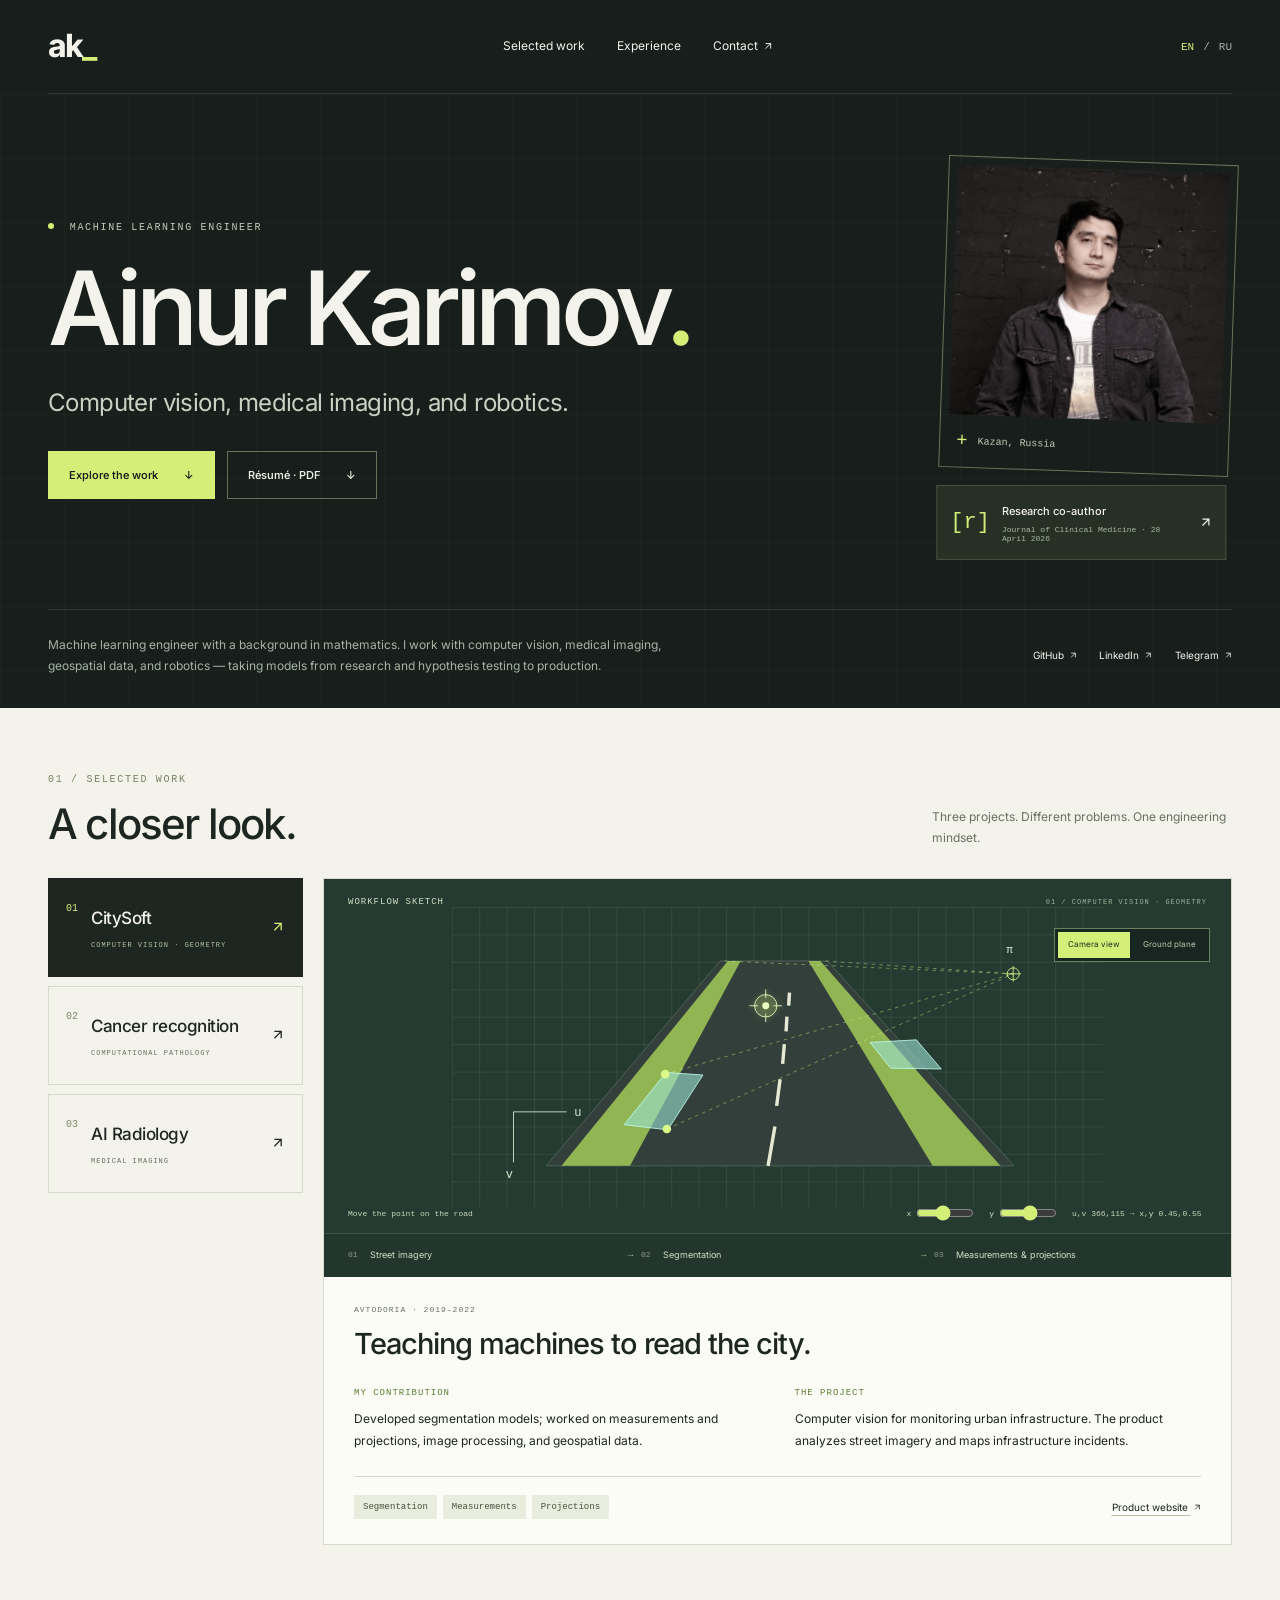
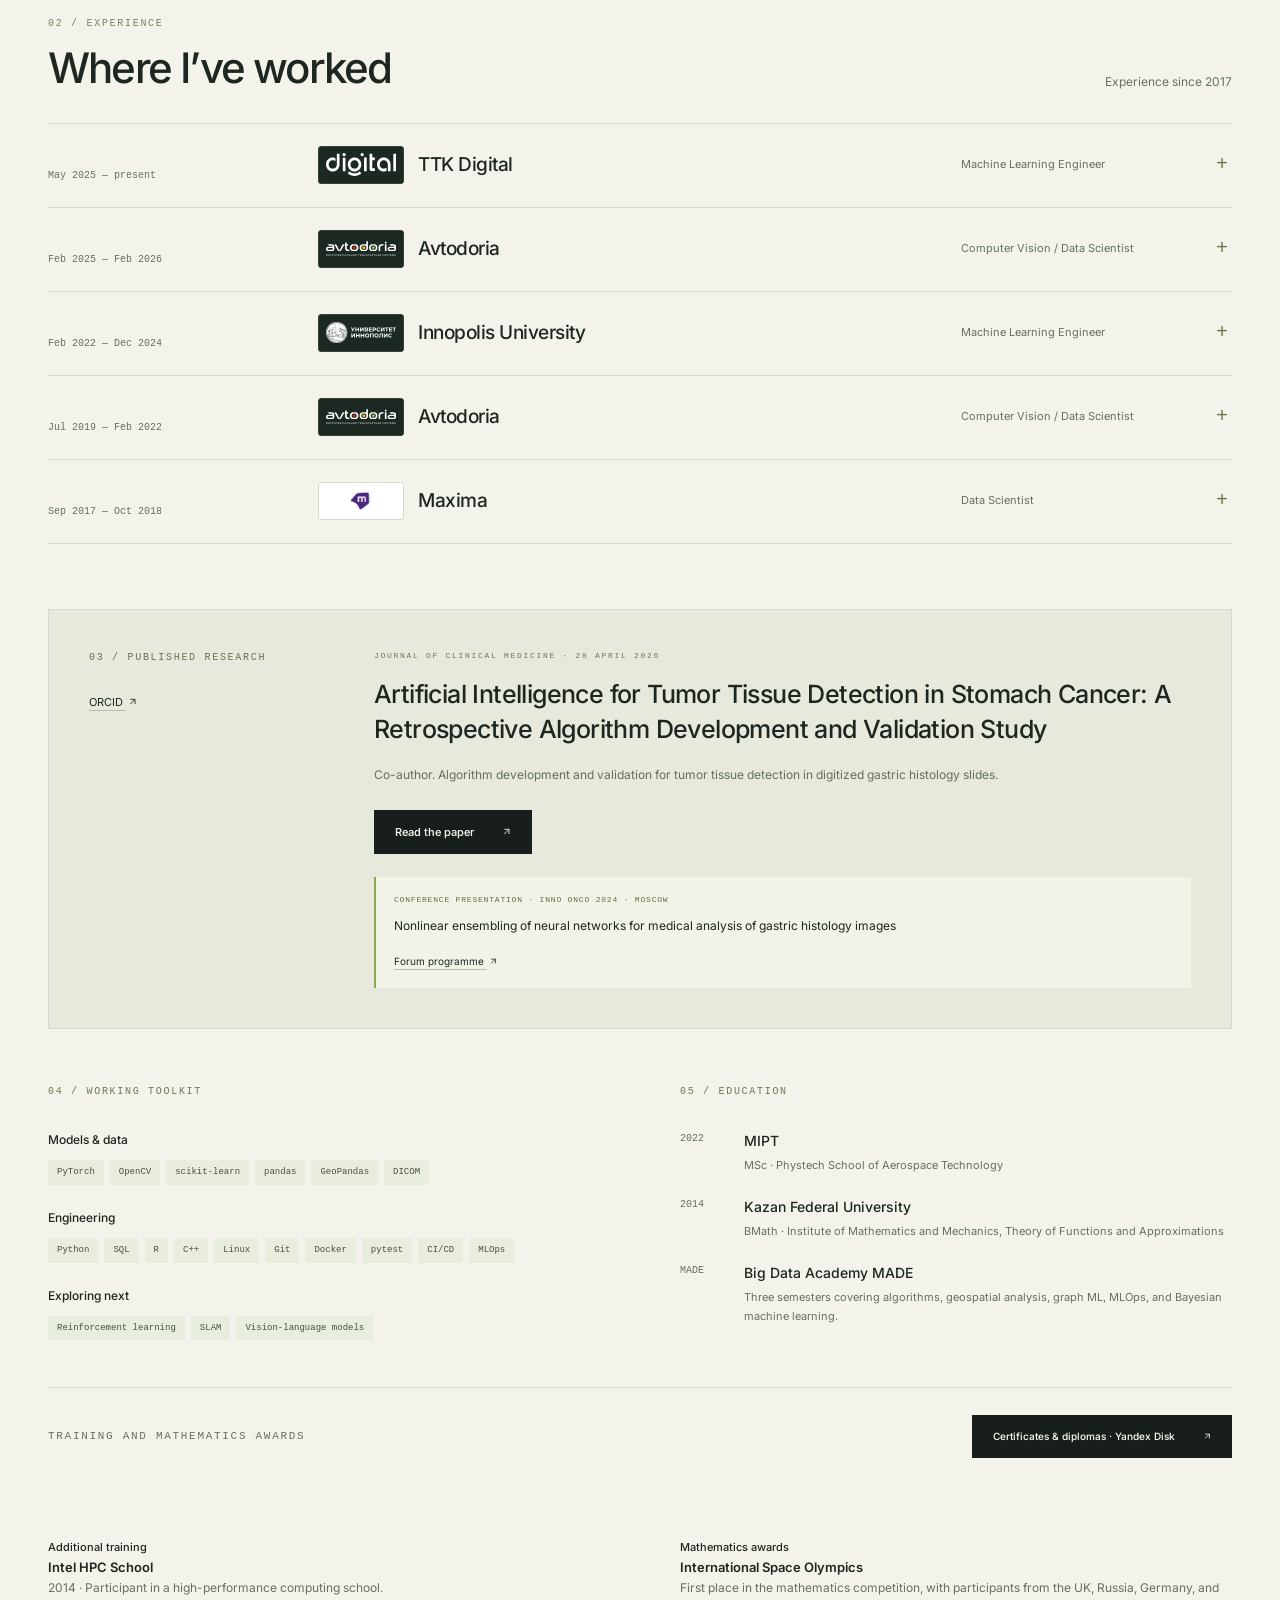
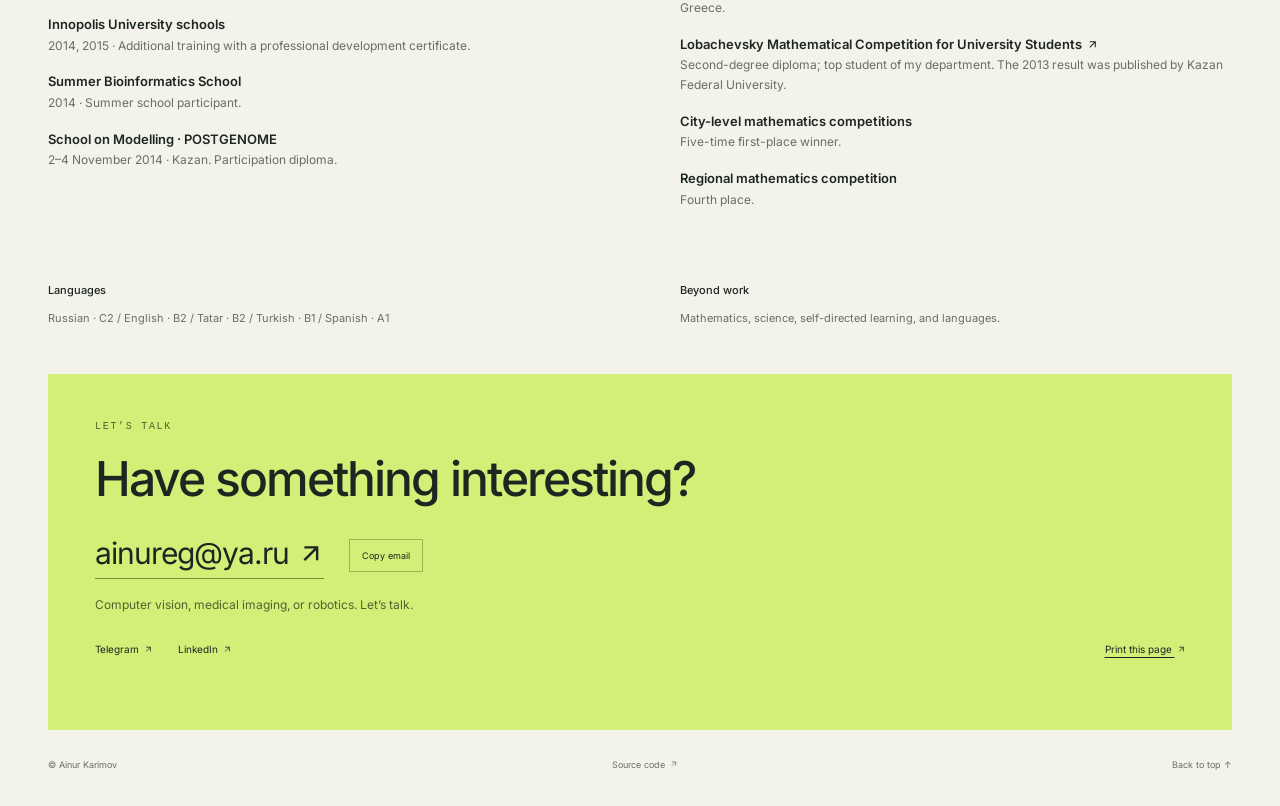
==== commit ae321834: "Publish resume from 9641a72cc8558a94ec633890b82485bc9226baf5" ====
--- a/en/index.html
+++ b/en/index.html
@@ -63,7 +63,7 @@
           <div class="job-detail"><ul class="job-bullets"><li>Developed segmentation models for CitySoft and worked on geometric measurements and projections.</li><li>Processed images and geospatial data; helped bring deep learning solutions to production.</li></ul><div class="tags"><span class="tag">CitySoft</span><span class="tag">Segmentation</span><span class="tag">Geometry</span><span class="tag">PyTorch</span><span class="tag">OpenCV</span><span class="tag">GeoPandas</span></div><a class="text-link" href="https://avtodoria.ru/" target="_blank" rel="noopener noreferrer">Avtodoria <svg class="external-arrow" viewBox="0 0 16 16" aria-hidden="true" focusable="false"><path d="M4 12 12 4M4 4h8v8"/></svg></a></div></details></li><li class="job"><div class="job-date">Sep 2017 — Oct 2018</div>
           <details><summary><span class="job-company"><span class="company-logo" data-theme="light"><img src="../assets/logos/maxima.svg" alt="" aria-hidden="true" width="72" height="28" loading="lazy"></span><span>Maxima</span></span><span class="role">Data Scientist</span><span class="expand-mark" aria-hidden="true">+</span></summary>
           <div class="job-detail"><ul class="job-bullets"><li>Conducted statistical research and hypothesis testing; automated Bayesian analytics.</li></ul><div class="tags"><span class="tag">Python</span><span class="tag">R</span><span class="tag">pandas</span><span class="tag">scikit-learn</span><span class="tag">statsmodels</span></div><a class="text-link" href="http://maxima.life/" target="_blank" rel="noopener noreferrer">Maxima <svg class="external-arrow" viewBox="0 0 16 16" aria-hidden="true" focusable="false"><path d="M4 12 12 4M4 4h8v8"/></svg></a></div></details></li></ol></section>
-    <section class="research" id="research"><div class="research-heading"><p class="eyebrow">03 / Published research</p><div class="research-monogram" aria-hidden="true">Aa<span><svg class="external-arrow" viewBox="0 0 16 16" aria-hidden="true" focusable="false"><path d="M4 12 12 4M4 4h8v8"/></svg></span></div><a class="text-link" href="https://orcid.org/0009-0000-4770-2534" target="_blank" rel="noopener noreferrer">ORCID <svg class="external-arrow" viewBox="0 0 16 16" aria-hidden="true" focusable="false"><path d="M4 12 12 4M4 4h8v8"/></svg></a></div><div class="research-content"><p class="eyebrow">Journal of Clinical Medicine · 28 April 2026</p><h2><a href="https://doi.org/10.3390/jcm15093370" target="_blank" rel="noopener noreferrer">Artificial Intelligence for Tumor Tissue Detection in Stomach Cancer: A Retrospective Algorithm Development and Validation Study</a></h2><p>Co-author. Algorithm development and validation for tumor tissue detection in digitized gastric histology slides.</p><a class="button dark" href="https://doi.org/10.3390/jcm15093370" target="_blank" rel="noopener noreferrer">Read the paper <svg class="external-arrow" viewBox="0 0 16 16" aria-hidden="true" focusable="false"><path d="M4 12 12 4M4 4h8v8"/></svg></a><div class="presentation-note"><p class="presentation-label">Conference presentation · Inno Onco 2024 · Moscow</p><p>Nonlinear ensembling of neural networks for medical analysis of gastric histology images</p><a class="text-link" href="https://inno-onco.ru/web/upload/files/forum_programm_2024.pdf#page=5" target="_blank" rel="noopener noreferrer">Forum programme <svg class="external-arrow" viewBox="0 0 16 16" aria-hidden="true" focusable="false"><path d="M4 12 12 4M4 4h8v8"/></svg></a></div></div></section>
+    <section class="research" id="research"><div class="research-heading"><p class="eyebrow">03 / Published research</p><a class="text-link" href="https://orcid.org/0009-0000-4770-2534" target="_blank" rel="noopener noreferrer">ORCID <svg class="external-arrow" viewBox="0 0 16 16" aria-hidden="true" focusable="false"><path d="M4 12 12 4M4 4h8v8"/></svg></a></div><div class="research-content"><p class="eyebrow">Journal of Clinical Medicine · 28 April 2026</p><h2><a href="https://doi.org/10.3390/jcm15093370" target="_blank" rel="noopener noreferrer">Artificial Intelligence for Tumor Tissue Detection in Stomach Cancer: A Retrospective Algorithm Development and Validation Study</a></h2><p>Co-author. Algorithm development and validation for tumor tissue detection in digitized gastric histology slides.</p><a class="button dark" href="https://doi.org/10.3390/jcm15093370" target="_blank" rel="noopener noreferrer">Read the paper <svg class="external-arrow" viewBox="0 0 16 16" aria-hidden="true" focusable="false"><path d="M4 12 12 4M4 4h8v8"/></svg></a><div class="presentation-note"><p class="presentation-label">Conference presentation · Inno Onco 2024 · Moscow</p><p>Nonlinear ensembling of neural networks for medical analysis of gastric histology images</p><a class="text-link" href="https://inno-onco.ru/web/upload/files/forum_programm_2024.pdf#page=5" target="_blank" rel="noopener noreferrer">Forum programme <svg class="external-arrow" viewBox="0 0 16 16" aria-hidden="true" focusable="false"><path d="M4 12 12 4M4 4h8v8"/></svg></a></div></div></section>
     <section class="background"><div class="toolkit"><p class="eyebrow">04 / Working toolkit</p><div class="skill-group"><h3>Models &amp; data</h3><div class="tags"><span class="tag">PyTorch</span><span class="tag">OpenCV</span><span class="tag">scikit-learn</span><span class="tag">pandas</span><span class="tag">GeoPandas</span><span class="tag">DICOM</span></div></div><div class="skill-group"><h3>Engineering</h3><div class="tags"><span class="tag">Python</span><span class="tag">SQL</span><span class="tag">R</span><span class="tag">C++</span><span class="tag">Linux</span><span class="tag">Git</span><span class="tag">Docker</span><span class="tag">pytest</span><span class="tag">CI/CD</span><span class="tag">MLOps</span></div></div><div class="skill-group"><h3>Exploring next</h3><div class="tags"><span class="tag">Reinforcement learning</span><span class="tag">SLAM</span><span class="tag">Vision-language models</span></div></div></div><div class="education"><p class="eyebrow">05 / Education</p><article class="education-item"><span class="mono">2022</span><div><h3>MIPT</h3><p>MSc · Phystech School of Aerospace Technology</p></div></article><article class="education-item"><span class="mono">2014</span><div><h3>Kazan Federal University</h3><p>BMath · Institute of Mathematics and Mechanics, Theory of Functions and Approximations</p></div></article><article class="education-item"><span class="mono">MADE</span><div><h3>Big Data Academy MADE</h3><p>Three semesters covering algorithms, geospatial analysis, graph ML, MLOps, and Bayesian machine learning.</p></div></article></div></section>
     <section class="personal academic" id="academic" aria-label="Training and mathematics awards"><header class="academic-header"><p class="eyebrow">Training and mathematics awards</p><a class="button dark" href="https://yadi.sk/d/aSyzcZ44-_l-8w?w=1" target="_blank" rel="noopener noreferrer">Certificates &amp; diplomas · Yandex Disk <svg class="external-arrow" viewBox="0 0 16 16" aria-hidden="true" focusable="false"><path d="M4 12 12 4M4 4h8v8"/></svg></a></header><div><h3>Additional training</h3><ul><li><strong>Intel HPC School</strong><span>2014 · Participant in a high-performance computing school.</span></li><li><strong>Innopolis University schools</strong><span>2014, 2015 · Additional training with a professional development certificate.</span></li><li><strong>Summer Bioinformatics School</strong><span>2014 · Summer school participant.</span></li><li><strong>School on Modelling · POSTGENOME</strong><span>2–4 November 2014 · Kazan. Participation diploma.</span></li></ul></div><div><h3>Mathematics awards</h3><ul><li><strong>International Space Olympics</strong><span>First place in the mathematics competition, with participants from the UK, Russia, Germany, and Greece.</span></li><li><strong><a href="https://kpfu.ru/ob-otkrytoj-povolzhskoj-matematicheskoj-olimpiade.html" target="_blank" rel="noopener noreferrer">Lobachevsky Mathematical Competition for University Students <svg class="external-arrow" viewBox="0 0 16 16" aria-hidden="true" focusable="false"><path d="M4 12 12 4M4 4h8v8"/></svg></a></strong><span>Second-degree diploma; top student of my department. The 2013 result was published by Kazan Federal University.</span></li><li><strong>City-level mathematics competitions</strong><span>Five-time first-place winner.</span></li><li><strong>Regional mathematics competition</strong><span>Fourth place.</span></li></ul></div></section>
     <section class="personal"><div><h3>Languages</h3><p>Russian · C2 / English · B2 / Tatar · B2 / Turkish · B1 / Spanish · A1</p></div><div><h3>Beyond work</h3><p>Mathematics, science, self-directed learning, and languages.</p></div></section>
--- a/styles.css
+++ b/styles.css
@@ -1,12 +1,12 @@
 @font-face{font-family:Inter;src:url('./assets/inter-latin.woff2') format('woff2');font-style:normal;font-weight:100 900;font-display:swap;unicode-range:U+0000-00FF,U+0131,U+0152-0153,U+02BB-02BC,U+02C6,U+02DA,U+02DC,U+0304,U+0308,U+0329,U+2000-206F,U+20AC,U+2122,U+2191,U+2193,U+2212,U+2215,U+FEFF,U+FFFD}
 @font-face{font-family:Inter;src:url('./assets/inter-cyrillic.woff2') format('woff2');font-style:normal;font-weight:100 900;font-display:swap;unicode-range:U+0301,U+0400-045F,U+0490-0491,U+04B0-04B1,U+2116}
-:root{--paper:#f3f3eb;--ink:#1d2620;--muted:#667063;--line:#d6dacd;--acid:#d4ef78;--dark:#171e1b;--mono:'Courier New',monospace}*{box-sizing:border-box}html{scroll-behavior:smooth;scroll-padding-top:26px}body{margin:0;background:var(--paper);color:var(--ink);font:15px/1.7 Inter,Arial,sans-serif;-webkit-font-smoothing:antialiased}a{color:inherit;text-decoration:none}button{font:inherit;color:inherit;cursor:pointer}button,a{-webkit-tap-highlight-color:transparent}a:hover{color:#557120}button:focus-visible,a:focus-visible,[tabindex]:focus-visible,summary:focus-visible{outline:2px solid #87a72f;outline-offset:5px}::selection{background:var(--acid);color:var(--dark)}.wrap{width:min(1200px,calc(100% - 96px));margin-inline:auto}.hero-shell{background:var(--dark);color:var(--paper);position:relative;overflow:hidden}.hero-shell:before{content:'';position:absolute;inset:0;background-image:linear-gradient(#b0c5a609 1px,transparent 1px),linear-gradient(90deg,#b0c5a609 1px,transparent 1px);background-size:64px 64px;pointer-events:none}.header,.hero,.hero-bottom{position:relative}.header{height:94px;display:flex;align-items:center;justify-content:space-between;border-bottom:1px solid #ffffff1c}.wordmark{font-size:32px;font-weight:750;letter-spacing:-2px}.wordmark span{color:var(--acid)}nav{display:flex;gap:32px;font-size:12px}nav a:hover,.hero-links a:hover{color:var(--acid)}.language{display:flex;align-items:center;gap:9px;font:11px var(--mono);color:#a1afa3}.language a[aria-current]{color:var(--acid)}.hero{display:grid;grid-template-columns:minmax(0,1fr) 290px;gap:70px;padding-block:66px 49px;align-items:center}.eyebrow{font:10px/1.6 var(--mono);letter-spacing:1.7px;text-transform:uppercase;margin:0 0 22px}.hero .eyebrow{color:#c0cdba}.dot{display:inline-block;width:6px;height:6px;margin-right:8px;border-radius:50%;background:var(--acid);vertical-align:1px}h1{font-size:clamp(68px,8vw,114px);max-width:780px;line-height:.98;letter-spacing:-6px;font-weight:550;margin:0 0 27px}.accent{color:var(--acid)}.intro{max-width:570px;font-size:24px;line-height:1.4;letter-spacing:-.6px;color:#c8d2c4;margin:0 0 32px}.hero-actions{display:flex;gap:12px;flex-wrap:wrap}.button{display:inline-flex;align-items:center;justify-content:space-between;gap:26px;padding:12px 20px;min-height:48px;font-size:11px;font-weight:550;border:1px solid transparent}.primary{background:var(--acid);color:var(--dark)}.primary:hover{background:#e5ffa1;color:var(--dark)}.secondary{border-color:#66715e;color:#edf1e6}.secondary:hover{border-color:var(--acid);color:var(--acid)}.dark{background:var(--dark);color:var(--paper)}.dark:hover{background:#354438;color:var(--paper)}.portrait{margin:0;position:relative;border:1px solid #69765e;padding:8px}.portrait img{width:100%;height:250px;object-fit:cover;object-position:center;filter:saturate(.55);display:block}.portrait figcaption{display:flex;align-items:center;gap:10px;font:10px var(--mono);padding:15px 8px 7px;color:#c0cdba}.portrait-corner{font-size:19px;color:var(--acid)}.hero-aside{transform:rotate(2deg)}.research-badge{display:flex;gap:12px;align-items:center;background:#263025;border:1px solid #475240;padding:16px 13px;margin-top:13px;transform:rotate(-2deg)}.research-badge:hover{color:var(--acid);border-color:var(--acid)}.badge-icon{font:22px var(--mono);color:var(--acid)}.research-badge strong{font-size:11px;font-weight:500;display:block}.research-badge small{font:8px var(--mono);display:block;color:#acb8a4;margin-top:4px}.research-badge>span:last-child{margin-left:auto}.hero-bottom{border-top:1px solid #ffffff1c;display:flex;align-items:center;justify-content:space-between;gap:50px;padding:24px 0 31px}.hero-bottom>p{font-size:12px;line-height:1.8;max-width:660px;color:#a6b4a5;margin:0}.hero-links{display:flex;gap:22px;font-size:10px;white-space:nowrap}.section-heading{padding:64px 0 30px;display:flex;align-items:end;justify-content:space-between;gap:40px}.section-heading .eyebrow{color:#788362;margin-bottom:12px}h2{font-size:42px;line-height:1.15;letter-spacing:-1.8px;font-weight:500;margin:0}.section-heading>p{font-size:12px;color:var(--muted);max-width:300px;margin:0;line-height:1.7}.case-explorer{display:grid;grid-template-columns:255px minmax(0,1fr);gap:20px}.case-tabs{display:flex;flex-direction:column;gap:9px}.case-tabs>button{border:1px solid var(--line);background:transparent;display:flex;gap:13px;align-items:center;text-align:left;min-height:99px;padding:21px 17px}.case-tabs>button:hover{border-color:#88987b;background:#e9eddf}.case-tabs>button[aria-selected=true]{background:var(--ink);border-color:var(--ink);color:var(--paper)}.case-number{align-self:flex-start;font:10px var(--mono);color:#7c8b6c;padding-top:3px}.case-tabs [aria-selected=true] .case-number{color:var(--acid)}.case-tabs strong{font-size:17px;font-weight:500;display:block;letter-spacing:-.5px}.case-tabs small{font:7px/1.7 var(--mono);letter-spacing:1px;display:block;color:var(--muted);margin-top:7px}.case-tabs [aria-selected=true] small{color:#b4c2a7}.case-arrow{margin-left:auto;font-size:16px}.case-tabs [aria-selected=true] .case-arrow{color:var(--acid)}.case-stage{min-width:0}.case-panel{border:1px solid var(--line);background:#fbfcf5}.case-panel[hidden]{display:none}.case-visual{background:#253a30;color:#d2e0c7;position:relative;overflow:hidden}.visual-cancer{background:#3e3441;color:#decfde}.visual-radiology{background:#202e3e;color:#becfe0}.visual-topline{display:flex;justify-content:space-between;align-items:center;padding:18px 24px 0;font:9px var(--mono);letter-spacing:1px;text-transform:uppercase;gap:20px}.visual-coordinates{font-size:7px;opacity:.7}.work-visual{width:100%;height:auto;max-height:300px;display:block}.view-control{position:absolute;right:21px;top:49px;display:flex;z-index:1;background:#16251fe8;border:1px solid #6b825f;padding:3px;gap:3px}.view-control button{font-size:8px;border:0;padding:6px 10px;background:none;color:#bdcbb2}.view-control [aria-pressed=true]{color:#1c2c20;background:var(--acid)}.ground-scene{display:none}.road-visual[data-view=ground] .ground-scene{display:block}.road-visual[data-view=ground] .camera-scene{display:none}.pipeline{list-style:none;margin:0;padding:14px 24px;display:grid;grid-template-columns:repeat(3,1fr);gap:20px;border-top:1px solid #ffffff20;background:#00000012}.pipeline li{font-size:9px;line-height:1.6;position:relative;padding-left:22px}.pipeline span{position:absolute;left:0;top:0;font:8px/1.8 var(--mono);opacity:.6}.pipeline li:not(:last-child):after{content:'→';position:absolute;right:-14px;top:0;color:#b6ce9e}.case-content{padding:27px 30px 25px}.case-content>.eyebrow{font-size:8px;letter-spacing:1px;color:var(--muted);margin-bottom:10px}.case-content h3{font-size:29px;letter-spacing:-1px;line-height:1.25;font-weight:500;max-width:650px;margin:0 0 25px}.case-columns{display:grid;grid-template-columns:1fr 1fr;gap:34px}.case-columns h4{font:9px var(--mono);letter-spacing:1px;text-transform:uppercase;margin:0 0 10px;color:#617c37}.case-columns p{font-size:12px;line-height:1.85;margin:0}.case-bottom{display:flex;align-items:center;justify-content:space-between;gap:20px;margin-top:24px;padding-top:18px;border-top:1px solid var(--line);flex-wrap:wrap}.tags{display:flex;flex-wrap:wrap;gap:6px}.tag{font:9px/1.6 var(--mono);padding:5px 9px;background:#e9edde;color:#46523c}.project-links{display:flex;flex-wrap:wrap;gap:18px}.project-link{font-size:10px;text-decoration:underline;text-underline-offset:4px;text-decoration-color:#b7c1a8}.experience{margin-top:12px}.experience .section-heading{padding-top:59px}.jobs{list-style:none;padding:0;margin:0;border-top:1px solid var(--line)}.job{display:grid;grid-template-columns:235px minmax(0,1fr);gap:35px;border-bottom:1px solid var(--line);padding:22px 0;align-items:baseline}.job-date{font:10px/1.8 var(--mono);color:var(--muted)}.job details{min-width:0}.job summary{display:grid;grid-template-columns:1fr 235px 16px;align-items:baseline;gap:20px;list-style:none;cursor:pointer}.job summary::-webkit-details-marker{display:none}.job-company{font-size:19px;font-weight:500;letter-spacing:-.5px}.role{font-size:11px;color:var(--muted)}.expand-mark{font:20px var(--mono);color:#6a7d4a}.job details[open] .expand-mark{transform:rotate(45deg)}.job-detail{padding-top:14px;max-width:700px}.job-detail p{font-size:13px;line-height:1.8;margin:0 0 15px}.job-detail .tags{margin-bottom:16px}.text-link{font-size:11px;text-decoration:underline;text-underline-offset:4px;text-decoration-color:#b7c1a8}.research{margin:65px 0 0;padding:40px;display:grid;grid-template-columns:230px minmax(0,1fr);gap:55px;background:#e6e9dc;border:1px solid #d5dac8}.research-heading .eyebrow{color:#65754d}.research-monogram{font-size:85px;line-height:1.4;letter-spacing:-7px;font-weight:500}.research-monogram span{font-size:30px;vertical-align:top;letter-spacing:0;color:#779442}.research-content>.eyebrow{font-size:8px;color:#6b7956;margin-bottom:15px}.research-content h2{font-size:25px;letter-spacing:-.6px;line-height:1.4}.research-content>p:not(.eyebrow){font-size:12px;color:#647059;line-height:1.85;margin:17px 0 23px}.research-content .button{min-height:42px}.background{display:grid;grid-template-columns:1fr 1fr;gap:80px;padding:55px 0 40px;border-bottom:1px solid var(--line)}.background>.toolkit>.eyebrow,.background>.education>.eyebrow{margin-bottom:30px;color:#6a7c50}.skill-group+.skill-group{margin-top:23px}.skill-group h3{font-size:12px;font-weight:500;margin:0 0 10px}.education-item{display:grid;grid-template-columns:48px minmax(0,1fr);gap:16px;margin-bottom:20px}.mono{font:10px/1.8 var(--mono);color:var(--muted)}.education-item h3{font-size:14px;font-weight:500;line-height:1.5;margin:0}.education-item p{font-size:11px;color:var(--muted);margin:5px 0 0;line-height:1.8}.personal{display:grid;grid-template-columns:1fr 1fr;gap:80px;padding:27px 0 45px}.personal h3{font-size:11px;font-weight:500;margin:0}.personal p{font-size:11px;color:var(--muted);line-height:1.9;margin:8px 0 0}.contact{background:var(--acid);padding:45px 47px;position:relative}.contact .eyebrow{color:#516230;margin-bottom:16px}.contact h2{font-size:48px;letter-spacing:-2px;max-width:900px}.contact-row{display:flex;align-items:center;gap:25px;margin-top:26px;flex-wrap:wrap}.contact-email{font-size:30px;letter-spacing:-1px;border-bottom:1px solid #728e37;padding-bottom:4px;line-height:1.4}.copy-email{border:1px solid #9bb650;background:transparent;font-size:9px;padding:8px 12px}.copy-email:hover{background:#c2e363}.contact>p:not(.eyebrow):not(.copy-status){font-size:12px;margin:16px 0 0;color:#516230}.contact-socials{display:flex;align-items:center;gap:25px;font-size:10px;margin-top:25px}.contact-socials button{border:0;background:none;padding:0;font-size:10px;margin-left:auto;text-decoration:underline;text-underline-offset:4px}.copy-status{font-size:10px;margin:10px 0 0;min-height:17px}.footer{padding:27px 0 34px;display:flex;justify-content:space-between;gap:20px;font-size:9px;color:var(--muted)}.external-arrow{width:.85em;height:.85em;vertical-align:-.06em;stroke:currentColor;stroke-width:1.5;fill:none;margin-left:2px}.skip-link{position:absolute;top:-100px;left:20px;padding:10px;background:var(--acid);color:var(--dark);z-index:3}.skip-link:focus{top:10px}
+:root{--paper:#f3f3eb;--ink:#1d2620;--muted:#667063;--line:#d6dacd;--acid:#d4ef78;--dark:#171e1b;--mono:'Courier New',monospace}*{box-sizing:border-box}html{scroll-behavior:smooth;scroll-padding-top:26px}body{margin:0;background:var(--paper);color:var(--ink);font:15px/1.7 Inter,Arial,sans-serif;-webkit-font-smoothing:antialiased}a{color:inherit;text-decoration:none}button{font:inherit;color:inherit;cursor:pointer}button,a{-webkit-tap-highlight-color:transparent}a:hover{color:#557120}button:focus-visible,a:focus-visible,[tabindex]:focus-visible,summary:focus-visible{outline:2px solid #87a72f;outline-offset:5px}::selection{background:var(--acid);color:var(--dark)}.wrap{width:min(1200px,calc(100% - 96px));margin-inline:auto}.hero-shell{background:var(--dark);color:var(--paper);position:relative;overflow:hidden}.hero-shell:before{content:'';position:absolute;inset:0;background-image:linear-gradient(#b0c5a609 1px,transparent 1px),linear-gradient(90deg,#b0c5a609 1px,transparent 1px);background-size:64px 64px;pointer-events:none}.header,.hero,.hero-bottom{position:relative}.header{height:94px;display:flex;align-items:center;justify-content:space-between;border-bottom:1px solid #ffffff1c}.wordmark{font-size:32px;font-weight:750;letter-spacing:-2px}.wordmark span{color:var(--acid)}nav{display:flex;gap:32px;font-size:12px}nav a:hover,.hero-links a:hover{color:var(--acid)}.language{display:flex;align-items:center;gap:9px;font:11px var(--mono);color:#a1afa3}.language a[aria-current]{color:var(--acid)}.hero{display:grid;grid-template-columns:minmax(0,1fr) 290px;gap:70px;padding-block:66px 49px;align-items:center}.eyebrow{font:10px/1.6 var(--mono);letter-spacing:1.7px;text-transform:uppercase;margin:0 0 22px}.hero .eyebrow{color:#c0cdba}.dot{display:inline-block;width:6px;height:6px;margin-right:8px;border-radius:50%;background:var(--acid);vertical-align:1px}h1{font-size:clamp(68px,8vw,114px);max-width:780px;line-height:.98;letter-spacing:-6px;font-weight:550;margin:0 0 27px}.accent{color:var(--acid)}.intro{max-width:570px;font-size:24px;line-height:1.4;letter-spacing:-.6px;color:#c8d2c4;margin:0 0 32px}.hero-actions{display:flex;gap:12px;flex-wrap:wrap}.button{display:inline-flex;align-items:center;justify-content:space-between;gap:26px;padding:12px 20px;min-height:48px;font-size:11px;font-weight:550;border:1px solid transparent}.primary{background:var(--acid);color:var(--dark)}.primary:hover{background:#e5ffa1;color:var(--dark)}.secondary{border-color:#66715e;color:#edf1e6}.secondary:hover{border-color:var(--acid);color:var(--acid)}.dark{background:var(--dark);color:var(--paper)}.dark:hover{background:#354438;color:var(--paper)}.portrait{margin:0;position:relative;border:1px solid #69765e;padding:8px}.portrait img{width:100%;height:250px;object-fit:cover;object-position:center;filter:saturate(.55);display:block}.portrait figcaption{display:flex;align-items:center;gap:10px;font:10px var(--mono);padding:15px 8px 7px;color:#c0cdba}.portrait-corner{font-size:19px;color:var(--acid)}.hero-aside{transform:rotate(2deg)}.research-badge{display:flex;gap:12px;align-items:center;background:#263025;border:1px solid #475240;padding:16px 13px;margin-top:13px;transform:rotate(-2deg)}.research-badge:hover{color:var(--acid);border-color:var(--acid)}.badge-icon{font:22px var(--mono);color:var(--acid)}.research-badge strong{font-size:11px;font-weight:500;display:block}.research-badge small{font:8px var(--mono);display:block;color:#acb8a4;margin-top:4px}.research-badge>span:last-child{margin-left:auto}.hero-bottom{border-top:1px solid #ffffff1c;display:flex;align-items:center;justify-content:space-between;gap:50px;padding:24px 0 31px}.hero-bottom>p{font-size:12px;line-height:1.8;max-width:660px;color:#a6b4a5;margin:0}.hero-links{display:flex;gap:22px;font-size:10px;white-space:nowrap}.section-heading{padding:64px 0 30px;display:flex;align-items:end;justify-content:space-between;gap:40px}.section-heading .eyebrow{color:#788362;margin-bottom:12px}h2{font-size:42px;line-height:1.15;letter-spacing:-1.8px;font-weight:500;margin:0}.section-heading>p{font-size:12px;color:var(--muted);max-width:300px;margin:0;line-height:1.7}.case-explorer{display:grid;grid-template-columns:255px minmax(0,1fr);gap:20px}.case-tabs{display:flex;flex-direction:column;gap:9px}.case-tabs>button{border:1px solid var(--line);background:transparent;display:flex;gap:13px;align-items:center;text-align:left;min-height:99px;padding:21px 17px}.case-tabs>button:hover{border-color:#88987b;background:#e9eddf}.case-tabs>button[aria-selected=true]{background:var(--ink);border-color:var(--ink);color:var(--paper)}.case-number{align-self:flex-start;font:10px var(--mono);color:#7c8b6c;padding-top:3px}.case-tabs [aria-selected=true] .case-number{color:var(--acid)}.case-tabs strong{font-size:17px;font-weight:500;display:block;letter-spacing:-.5px}.case-tabs small{font:7px/1.7 var(--mono);letter-spacing:1px;display:block;color:var(--muted);margin-top:7px}.case-tabs [aria-selected=true] small{color:#b4c2a7}.case-arrow{margin-left:auto;font-size:16px}.case-tabs [aria-selected=true] .case-arrow{color:var(--acid)}.case-stage{min-width:0}.case-panel{border:1px solid var(--line);background:#fbfcf5}.case-panel[hidden]{display:none}.case-visual{background:#253a30;color:#d2e0c7;position:relative;overflow:hidden}.visual-cancer{background:#3e3441;color:#decfde}.visual-radiology{background:#202e3e;color:#becfe0}.visual-topline{display:flex;justify-content:space-between;align-items:center;padding:18px 24px 0;font:9px var(--mono);letter-spacing:1px;text-transform:uppercase;gap:20px}.visual-coordinates{font-size:7px;opacity:.7}.work-visual{width:100%;height:auto;max-height:300px;display:block}.view-control{position:absolute;right:21px;top:49px;display:flex;z-index:1;background:#16251fe8;border:1px solid #6b825f;padding:3px;gap:3px}.view-control button{font-size:8px;border:0;padding:6px 10px;background:none;color:#bdcbb2}.view-control [aria-pressed=true]{color:#1c2c20;background:var(--acid)}.ground-scene{display:none}.road-visual[data-view=ground] .ground-scene{display:block}.road-visual[data-view=ground] .camera-scene{display:none}.pipeline{list-style:none;margin:0;padding:14px 24px;display:grid;grid-template-columns:repeat(3,1fr);gap:20px;border-top:1px solid #ffffff20;background:#00000012}.pipeline li{font-size:9px;line-height:1.6;position:relative;padding-left:22px}.pipeline span{position:absolute;left:0;top:0;font:8px/1.8 var(--mono);opacity:.6}.pipeline li:not(:last-child):after{content:'→';position:absolute;right:-14px;top:0;color:#b6ce9e}.case-content{padding:27px 30px 25px}.case-content>.eyebrow{font-size:8px;letter-spacing:1px;color:var(--muted);margin-bottom:10px}.case-content h3{font-size:29px;letter-spacing:-1px;line-height:1.25;font-weight:500;max-width:650px;margin:0 0 25px}.case-columns{display:grid;grid-template-columns:1fr 1fr;gap:34px}.case-columns h4{font:9px var(--mono);letter-spacing:1px;text-transform:uppercase;margin:0 0 10px;color:#617c37}.case-columns p{font-size:12px;line-height:1.85;margin:0}.case-bottom{display:flex;align-items:center;justify-content:space-between;gap:20px;margin-top:24px;padding-top:18px;border-top:1px solid var(--line);flex-wrap:wrap}.tags{display:flex;flex-wrap:wrap;gap:6px}.tag{font:9px/1.6 var(--mono);padding:5px 9px;background:#e9edde;color:#46523c}.project-links{display:flex;flex-wrap:wrap;gap:18px}.project-link{font-size:10px;text-decoration:underline;text-underline-offset:4px;text-decoration-color:#b7c1a8}.experience{margin-top:12px}.experience .section-heading{padding-top:59px}.jobs{list-style:none;padding:0;margin:0;border-top:1px solid var(--line)}.job{display:grid;grid-template-columns:235px minmax(0,1fr);gap:35px;border-bottom:1px solid var(--line);padding:22px 0;align-items:baseline}.job-date{font:10px/1.8 var(--mono);color:var(--muted)}.job details{min-width:0}.job summary{display:grid;grid-template-columns:1fr 235px 16px;align-items:baseline;gap:20px;list-style:none;cursor:pointer}.job summary::-webkit-details-marker{display:none}.job-company{font-size:19px;font-weight:500;letter-spacing:-.5px}.role{font-size:11px;color:var(--muted)}.expand-mark{font:20px var(--mono);color:#6a7d4a}.job details[open] .expand-mark{transform:rotate(45deg)}.job-detail{padding-top:14px;max-width:700px}.job-detail p{font-size:13px;line-height:1.8;margin:0 0 15px}.job-detail .tags{margin-bottom:16px}.text-link{font-size:11px;text-decoration:underline;text-underline-offset:4px;text-decoration-color:#b7c1a8}.research{margin:65px 0 0;padding:40px;display:grid;grid-template-columns:230px minmax(0,1fr);gap:55px;background:#e6e9dc;border:1px solid #d5dac8}.research-heading .eyebrow{color:#65754d}.research-content>.eyebrow{font-size:8px;color:#6b7956;margin-bottom:15px}.research-content h2{font-size:25px;letter-spacing:-.6px;line-height:1.4}.research-content>p:not(.eyebrow){font-size:12px;color:#647059;line-height:1.85;margin:17px 0 23px}.research-content .button{min-height:42px}.background{display:grid;grid-template-columns:1fr 1fr;gap:80px;padding:55px 0 40px;border-bottom:1px solid var(--line)}.background>.toolkit>.eyebrow,.background>.education>.eyebrow{margin-bottom:30px;color:#6a7c50}.skill-group+.skill-group{margin-top:23px}.skill-group h3{font-size:12px;font-weight:500;margin:0 0 10px}.education-item{display:grid;grid-template-columns:48px minmax(0,1fr);gap:16px;margin-bottom:20px}.mono{font:10px/1.8 var(--mono);color:var(--muted)}.education-item h3{font-size:14px;font-weight:500;line-height:1.5;margin:0}.education-item p{font-size:11px;color:var(--muted);margin:5px 0 0;line-height:1.8}.personal{display:grid;grid-template-columns:1fr 1fr;gap:80px;padding:27px 0 45px}.personal h3{font-size:11px;font-weight:500;margin:0}.personal p{font-size:11px;color:var(--muted);line-height:1.9;margin:8px 0 0}.contact{background:var(--acid);padding:45px 47px;position:relative}.contact .eyebrow{color:#516230;margin-bottom:16px}.contact h2{font-size:48px;letter-spacing:-2px;max-width:900px}.contact-row{display:flex;align-items:center;gap:25px;margin-top:26px;flex-wrap:wrap}.contact-email{font-size:30px;letter-spacing:-1px;border-bottom:1px solid #728e37;padding-bottom:4px;line-height:1.4}.copy-email{border:1px solid #9bb650;background:transparent;font-size:9px;padding:8px 12px}.copy-email:hover{background:#c2e363}.contact>p:not(.eyebrow):not(.copy-status){font-size:12px;margin:16px 0 0;color:#516230}.contact-socials{display:flex;align-items:center;gap:25px;font-size:10px;margin-top:25px}.contact-socials button{border:0;background:none;padding:0;font-size:10px;margin-left:auto;text-decoration:underline;text-underline-offset:4px}.copy-status{font-size:10px;margin:10px 0 0;min-height:17px}.footer{padding:27px 0 34px;display:flex;justify-content:space-between;gap:20px;font-size:9px;color:var(--muted)}.external-arrow{width:.85em;height:.85em;vertical-align:-.06em;stroke:currentColor;stroke-width:1.5;fill:none;margin-left:2px}.skip-link{position:absolute;top:-100px;left:20px;padding:10px;background:var(--acid);color:var(--dark);z-index:3}.skip-link:focus{top:10px}
 @media(min-width:1400px){h1{max-width:640px}}
 @media(max-width:1100px){.wrap{width:calc(100% - 64px)}.hero{grid-template-columns:minmax(0,1fr) 250px;gap:40px}h1{font-size:90px;letter-spacing:-5px}.intro{font-size:21px}.portrait img{height:225px}.case-explorer{grid-template-columns:215px minmax(0,1fr);gap:14px}.case-tabs>button{padding:18px 13px;gap:10px}.case-tabs strong{font-size:15px}.case-tabs small{font-size:6px}.case-content{padding:24px}.case-content h3{font-size:25px}.case-columns{gap:22px}.job{grid-template-columns:185px minmax(0,1fr);gap:25px}.job summary{grid-template-columns:1fr 190px 16px}.research{grid-template-columns:185px minmax(0,1fr);gap:35px;padding:35px}.hero-bottom{gap:35px}.hero-bottom>p{font-size:11px}.background,.personal{gap:45px}}
-@media(max-width:800px){.hero{grid-template-columns:minmax(0,1fr) 205px;gap:30px;padding-top:50px}h1{font-size:73px;letter-spacing:-4px}.portrait img{height:200px}.research-badge{padding:13px 9px;gap:8px}.research-badge strong{font-size:9px}.research-badge small{font-size:6px}.badge-icon{font-size:18px}.hero-bottom{display:block}.hero-links{margin-top:18px}.case-explorer{grid-template-columns:1fr}.case-tabs{flex-direction:row;gap:10px}.case-tabs>button{flex:1;min-width:0;min-height:85px;padding:15px 12px;gap:9px}.case-tabs small{font-size:6px;letter-spacing:.5px}.case-arrow{display:none}.case-tabs strong{font-size:15px}.work-visual{max-height:280px}.job{grid-template-columns:155px minmax(0,1fr);gap:20px}.job summary{grid-template-columns:1fr 16px;gap:3px 15px}.job-company{font-size:18px}.role{grid-row:2;grid-column:1}.expand-mark{grid-column:2;grid-row:1 / span 2;align-self:center}.research{grid-template-columns:130px minmax(0,1fr);padding:28px;gap:25px}.research-content h2{font-size:22px}.research-heading .eyebrow{font-size:8px}.research-monogram{font-size:65px}.contact h2{font-size:39px}.section-heading>p{max-width:230px}.background{gap:35px}}
-@media(max-width:560px){.wrap{width:calc(100% - 36px)}.header{height:73px}.wordmark{font-size:28px}nav{gap:16px;font-size:10px}nav a:last-child{display:none}.language{font-size:10px;gap:6px}.hero{grid-template-columns:1fr;gap:36px;padding:39px 0 28px}.hero-main>.eyebrow{font-size:9px;letter-spacing:1.3px}h1{font-size:78px;line-height:.96;letter-spacing:-4.5px;max-width:360px;margin-bottom:23px}.intro{font-size:21px;max-width:320px}.button{padding:11px 16px;gap:19px;font-size:10px}.hero-aside{display:grid;grid-template-columns:115px minmax(0,1fr);gap:18px;align-items:center;transform:none}.portrait{padding:5px;transform:rotate(-2deg)}.portrait img{height:112px}.portrait figcaption{padding:8px 3px 3px;font-size:7px;gap:5px}.portrait-corner{font-size:13px}.research-badge{margin:0;transform:none;padding:17px 13px;gap:9px}.research-badge strong{font-size:10px}.research-badge small{font-size:7px;line-height:1.7}.research-badge>span:last-child{display:none}.hero-bottom{padding:21px 0 25px}.hero-bottom>p{font-size:11px}.hero-links{gap:25px;margin-top:17px}.section-heading{padding:39px 0 22px;display:block}.section-heading h2{font-size:36px;letter-spacing:-1.5px}.section-heading>p{max-width:none;margin-top:14px;font-size:11px}.section-heading .eyebrow{font-size:9px}.case-tabs{gap:6px}.case-tabs>button{padding:12px 9px;display:block;min-height:87px}.case-number{display:block;margin-bottom:7px;font-size:8px;padding:0}.case-tabs strong{font-size:12px;letter-spacing:-.3px}.case-tabs small{display:none}.case-explorer{gap:10px}.visual-topline{font-size:8px;padding:15px 16px 0}.visual-coordinates{display:none}.work-visual{min-height:175px}.view-control{top:37px;right:12px}.view-control button{font-size:7px;padding:5px 7px}.pipeline{padding:12px 15px;gap:14px}.pipeline li{font-size:7px;padding-left:0}.pipeline span{position:static;display:block;margin-bottom:3px;font-size:7px}.pipeline li:not(:last-child):after{right:-10px;top:13px}.case-content{padding:22px 20px}.case-content h3{font-size:25px;margin-bottom:20px}.case-content>.eyebrow{font-size:7px}.case-columns{grid-template-columns:1fr;gap:19px}.case-columns h4{font-size:8px;margin-bottom:7px}.case-columns p{font-size:12px}.case-bottom{gap:16px;margin-top:21px;padding-top:16px}.tag{font-size:8px;padding:5px 7px}.project-link{font-size:9px}.experience .section-heading{padding-top:38px}.job{grid-template-columns:1fr;gap:8px;padding:18px 0}.job-date{font-size:9px}.job summary{gap:3px 15px}.job-company{font-size:18px}.role{font-size:10px}.job-detail p{font-size:12px}.research{margin-top:39px;grid-template-columns:1fr;padding:25px;gap:22px}.research-heading{display:flex;align-items:center;justify-content:space-between;gap:15px}.research-heading .eyebrow{margin:0}.research-monogram{display:none}.research-heading>.text-link{font-size:9px}.research-content h2{font-size:22px}.research-content>.eyebrow{font-size:7px}.research-content>p:not(.eyebrow){font-size:11px}.background{grid-template-columns:1fr;gap:35px;padding:36px 0 28px}.background>.toolkit>.eyebrow,.background>.education>.eyebrow{font-size:9px;margin-bottom:22px}.personal{grid-template-columns:1fr;gap:23px;padding:24px 0 32px}.contact{padding:29px 23px 20px}.contact h2{font-size:36px;letter-spacing:-1.5px}.contact-row{gap:16px;margin-top:23px}.contact-email{font-size:24px}.copy-email{font-size:8px}.contact>p:not(.eyebrow):not(.copy-status){font-size:11px}.contact-socials{gap:20px;flex-wrap:wrap}.contact-socials button{font-size:9px;margin:0}.footer{font-size:8px;gap:12px}}
+@media(max-width:800px){.hero{grid-template-columns:minmax(0,1fr) 205px;gap:30px;padding-top:50px}h1{font-size:73px;letter-spacing:-4px}.portrait img{height:200px}.research-badge{padding:13px 9px;gap:8px}.research-badge strong{font-size:9px}.research-badge small{font-size:6px}.badge-icon{font-size:18px}.hero-bottom{display:block}.hero-links{margin-top:18px}.case-explorer{grid-template-columns:1fr}.case-tabs{flex-direction:row;gap:10px}.case-tabs>button{flex:1;min-width:0;min-height:85px;padding:15px 12px;gap:9px}.case-tabs small{font-size:6px;letter-spacing:.5px}.case-arrow{display:none}.case-tabs strong{font-size:15px}.work-visual{max-height:280px}.job{grid-template-columns:155px minmax(0,1fr);gap:20px}.job summary{grid-template-columns:1fr 16px;gap:3px 15px}.job-company{font-size:18px}.role{grid-row:2;grid-column:1}.expand-mark{grid-column:2;grid-row:1 / span 2;align-self:center}.research{grid-template-columns:130px minmax(0,1fr);padding:28px;gap:25px}.research-content h2{font-size:22px}.research-heading .eyebrow{font-size:8px}.contact h2{font-size:39px}.section-heading>p{max-width:230px}.background{gap:35px}}
+@media(max-width:560px){.wrap{width:calc(100% - 36px)}.header{height:73px}.wordmark{font-size:28px}nav{gap:16px;font-size:10px}nav a:last-child{display:none}.language{font-size:10px;gap:6px}.hero{grid-template-columns:1fr;gap:36px;padding:39px 0 28px}.hero-main>.eyebrow{font-size:9px;letter-spacing:1.3px}h1{font-size:78px;line-height:.96;letter-spacing:-4.5px;max-width:360px;margin-bottom:23px}.intro{font-size:21px;max-width:320px}.button{padding:11px 16px;gap:19px;font-size:10px}.hero-aside{display:grid;grid-template-columns:115px minmax(0,1fr);gap:18px;align-items:center;transform:none}.portrait{padding:5px;transform:rotate(-2deg)}.portrait img{height:112px}.portrait figcaption{padding:8px 3px 3px;font-size:7px;gap:5px}.portrait-corner{font-size:13px}.research-badge{margin:0;transform:none;padding:17px 13px;gap:9px}.research-badge strong{font-size:10px}.research-badge small{font-size:7px;line-height:1.7}.research-badge>span:last-child{display:none}.hero-bottom{padding:21px 0 25px}.hero-bottom>p{font-size:11px}.hero-links{gap:25px;margin-top:17px}.section-heading{padding:39px 0 22px;display:block}.section-heading h2{font-size:36px;letter-spacing:-1.5px}.section-heading>p{max-width:none;margin-top:14px;font-size:11px}.section-heading .eyebrow{font-size:9px}.case-tabs{gap:6px}.case-tabs>button{padding:12px 9px;display:block;min-height:87px}.case-number{display:block;margin-bottom:7px;font-size:8px;padding:0}.case-tabs strong{font-size:12px;letter-spacing:-.3px}.case-tabs small{display:none}.case-explorer{gap:10px}.visual-topline{font-size:8px;padding:15px 16px 0}.visual-coordinates{display:none}.work-visual{min-height:175px}.view-control{top:37px;right:12px}.view-control button{font-size:7px;padding:5px 7px}.pipeline{padding:12px 15px;gap:14px}.pipeline li{font-size:7px;padding-left:0}.pipeline span{position:static;display:block;margin-bottom:3px;font-size:7px}.pipeline li:not(:last-child):after{right:-10px;top:13px}.case-content{padding:22px 20px}.case-content h3{font-size:25px;margin-bottom:20px}.case-content>.eyebrow{font-size:7px}.case-columns{grid-template-columns:1fr;gap:19px}.case-columns h4{font-size:8px;margin-bottom:7px}.case-columns p{font-size:12px}.case-bottom{gap:16px;margin-top:21px;padding-top:16px}.tag{font-size:8px;padding:5px 7px}.project-link{font-size:9px}.experience .section-heading{padding-top:38px}.job{grid-template-columns:1fr;gap:8px;padding:18px 0}.job-date{font-size:9px}.job summary{gap:3px 15px}.job-company{font-size:18px}.role{font-size:10px}.job-detail p{font-size:12px}.research{margin-top:39px;grid-template-columns:1fr;padding:25px;gap:22px}.research-heading{display:flex;align-items:center;justify-content:space-between;gap:15px}.research-heading .eyebrow{margin:0}.research-heading>.text-link{font-size:9px}.research-content h2{font-size:22px}.research-content>.eyebrow{font-size:7px}.research-content>p:not(.eyebrow){font-size:11px}.background{grid-template-columns:1fr;gap:35px;padding:36px 0 28px}.background>.toolkit>.eyebrow,.background>.education>.eyebrow{font-size:9px;margin-bottom:22px}.personal{grid-template-columns:1fr;gap:23px;padding:24px 0 32px}.contact{padding:29px 23px 20px}.contact h2{font-size:36px;letter-spacing:-1.5px}.contact-row{gap:16px;margin-top:23px}.contact-email{font-size:24px}.copy-email{font-size:8px}.contact>p:not(.eyebrow):not(.copy-status){font-size:11px}.contact-socials{gap:20px;flex-wrap:wrap}.contact-socials button{font-size:9px;margin:0}.footer{font-size:8px;gap:12px}}
 @media(prefers-reduced-motion:reduce){html{scroll-behavior:auto}}
-@media print{body{background:white;color:black;font-size:10px}.wrap{width:100%}.header,.hero-aside,.hero-actions,.hero-links,.hero-bottom,.case-tabs,.case-visual,.copy-email,.copy-status,.contact-socials,.footer,.skip-link{display:none!important}.hero-shell{background:white;color:black}.hero-shell:before{display:none}.hero{display:block;padding:0 0 16px}h1{font-size:42px;letter-spacing:-2px;margin-bottom:12px}.hero .eyebrow{color:black;font-size:8px}.intro{font-size:15px;color:black;margin:0}.accent{color:black}.section-heading{padding:20px 0 15px}.section-heading h2{font-size:24px}.section-heading>p{display:none}.case-explorer{display:block}.case-panel[hidden]{display:block}.case-panel{break-inside:avoid;margin-bottom:12px}.case-content{padding:15px}.case-content h3{font-size:19px;margin-bottom:12px}.case-columns{grid-template-columns:1fr 1fr}.case-columns p{font-size:10px}.case-bottom{margin-top:12px;padding-top:10px}.job{grid-template-columns:155px 1fr;padding:13px 0;break-inside:avoid}.job summary{display:block}.job-company{font-size:14px}.role{margin-left:15px}.expand-mark{display:none}.job-detail{padding-top:10px}.job-detail p{font-size:10px}.research{margin-top:20px;padding:20px;grid-template-columns:140px 1fr;gap:20px;break-inside:avoid}.research-monogram{font-size:45px}.research-content h2{font-size:17px}.research-content .button{display:none}.background{padding:25px 0 20px;gap:35px;grid-template-columns:1fr 1fr}.personal{padding:15px 0;gap:35px;grid-template-columns:1fr 1fr}.contact{padding:15px;background:white;border-top:1px solid #aaa;break-inside:avoid}.contact h2,.contact .eyebrow,.contact>p:not(.copy-status){display:none}.contact-row{margin:0}.contact-email{font-size:18px}.tag{font-size:8px;padding:3px 6px}}
+@media print{body{background:white;color:black;font-size:10px}.wrap{width:100%}.header,.hero-aside,.hero-actions,.hero-links,.hero-bottom,.case-tabs,.case-visual,.copy-email,.copy-status,.contact-socials,.footer,.skip-link{display:none!important}.hero-shell{background:white;color:black}.hero-shell:before{display:none}.hero{display:block;padding:0 0 16px}h1{font-size:42px;letter-spacing:-2px;margin-bottom:12px}.hero .eyebrow{color:black;font-size:8px}.intro{font-size:15px;color:black;margin:0}.accent{color:black}.section-heading{padding:20px 0 15px}.section-heading h2{font-size:24px}.section-heading>p{display:none}.case-explorer{display:block}.case-panel[hidden]{display:block}.case-panel{break-inside:avoid;margin-bottom:12px}.case-content{padding:15px}.case-content h3{font-size:19px;margin-bottom:12px}.case-columns{grid-template-columns:1fr 1fr}.case-columns p{font-size:10px}.case-bottom{margin-top:12px;padding-top:10px}.job{grid-template-columns:155px 1fr;padding:13px 0;break-inside:avoid}.job summary{display:block}.job-company{font-size:14px}.role{margin-left:15px}.expand-mark{display:none}.job-detail{padding-top:10px}.job-detail p{font-size:10px}.research{margin-top:20px;padding:20px;grid-template-columns:140px 1fr;gap:20px;break-inside:avoid}.research-content h2{font-size:17px}.research-content .button{display:none}.background{padding:25px 0 20px;gap:35px;grid-template-columns:1fr 1fr}.personal{padding:15px 0;gap:35px;grid-template-columns:1fr 1fr}.contact{padding:15px;background:white;border-top:1px solid #aaa;break-inside:avoid}.contact h2,.contact .eyebrow,.contact>p:not(.copy-status){display:none}.contact-row{margin:0}.contact-email{font-size:18px}.tag{font-size:8px;padding:3px 6px}}
 
 .header-shell{background:var(--dark);color:var(--paper)}
 html:not(.js) .case-tabs,html:not(.js) .view-control,html:not(.js) [data-copy-email],html:not(.js) [data-print]{display:none}
